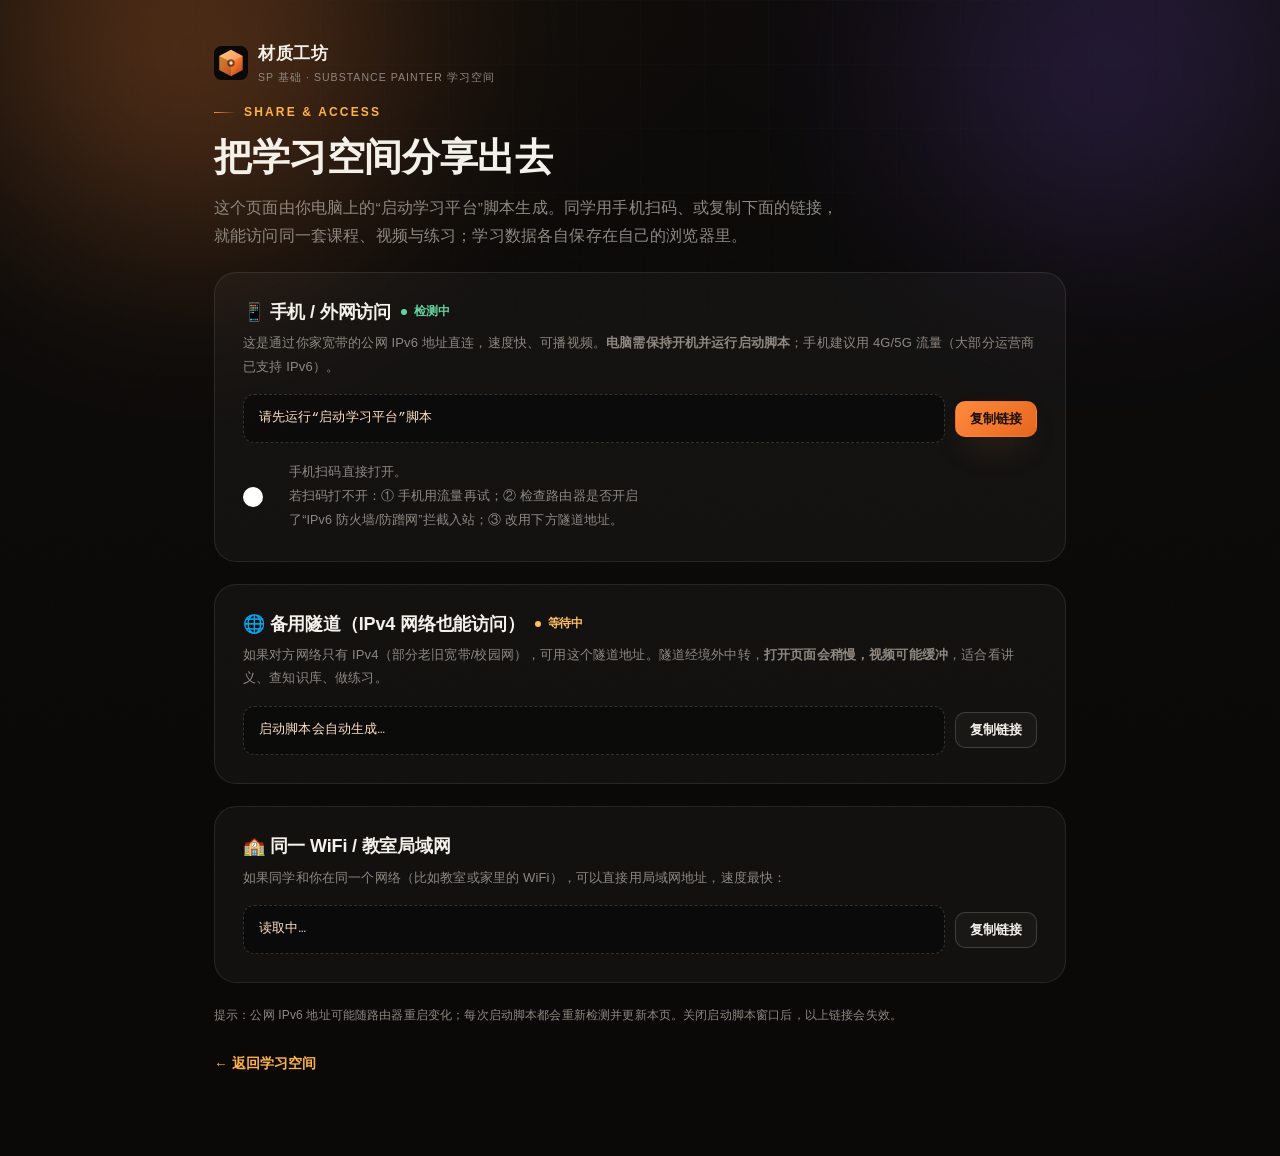
==== share.html @ cd67c3f2 "feat: SP 基础 · 材质工坊学习平台" ====
<!DOCTYPE html>
<html lang="zh-CN" class="dark">
<head>
  <meta charset="utf-8">
  <meta name="viewport" content="width=device-width, initial-scale=1">
  <title>分享访问 · 材质工坊</title>
  <link rel="icon" href="assets/img/favicon.svg" type="image/svg+xml">
  <link rel="stylesheet" href="assets/css/main.css">
  <style>
    .share-wrap { max-width: 900px; margin: 0 auto; padding: 40px 24px 80px; }
    .share-card { border: 1px solid var(--line); border-radius: var(--radius-l); background: rgba(255,255,255,.035); padding: 28px; margin-top: 22px; }
    .share-card h3 { font-size: 18px; display: flex; align-items: center; gap: 10px; }
    .share-card .hint { color: var(--muted); font-size: 13px; line-height: 1.8; margin-top: 8px; }
    .url-box { display: flex; gap: 10px; align-items: center; margin-top: 16px; flex-wrap: wrap; }
    .url-box code { flex: 1; min-width: 240px; padding: 13px 15px; border-radius: 11px; background: rgba(0,0,0,.35);
      border: 1px dashed rgba(255,255,255,.16); font-family: var(--mono); font-size: 12.5px; word-break: break-all; color: #ffe0c4; }
    .qr-host { display: flex; gap: 26px; align-items: center; margin-top: 18px; flex-wrap: wrap; }
    .qr-host .qr { background: #fff; padding: 10px; border-radius: 12px; line-height: 0; }
    .qr-host .qr svg { width: 168px; height: 168px; }
    .qr-host .qr-tip { font-size: 12.5px; color: var(--muted); line-height: 1.9; max-width: 360px; }
    .status { display: inline-flex; gap: 7px; align-items: center; font-size: 12px; color: var(--ok); }
    .status i { width: 6px; height: 6px; border-radius: 50%; background: var(--ok); }
    .brand-mini { display: flex; align-items: center; gap: 10px; margin-bottom: 8px; }
    .back-link { display: inline-flex; align-items: center; gap: 6px; color: var(--copper-2); margin-top: 26px; font-weight: 700; font-size: 13.5px; }
  </style>
</head>
<body>
  <div class="bg-stage" aria-hidden="true"><div class="bg-grid"></div><div class="bg-glow g1"></div><div class="bg-glow g2"></div><div class="bg-noise"></div></div>
  <main class="share-wrap">
    <div class="brand-mini">
      <img src="assets/img/favicon.svg" width="34" height="34" alt="">
      <div>
        <div style="font-weight:800;font-size:17px;letter-spacing:.04em">材质工坊</div>
        <div style="font-size:10.5px;color:var(--muted);letter-spacing:.1em">SP 基础 · SUBSTANCE PAINTER 学习空间</div>
      </div>
    </div>
    <div class="eyebrow">Share &amp; Access</div>
    <h1 style="font-size:clamp(26px,3.6vw,38px)">把学习空间分享出去</h1>
    <p style="color:var(--muted);margin-top:12px;line-height:1.8;max-width:640px">
      这个页面由你电脑上的“启动学习平台”脚本生成。同学用手机扫码、或复制下面的链接，就能访问同一套课程、视频与练习；学习数据各自保存在自己的浏览器里。
    </p>

    <div class="share-card">
      <h3>📱 手机 / 外网访问 <span class="status" id="v6state"><i></i>检测中</span></h3>
      <p class="hint">这是通过你家宽带的公网 IPv6 地址直连，速度快、可播视频。<strong>电脑需保持开机并运行启动脚本</strong>；手机建议用 4G/5G 流量（大部分运营商已支持 IPv6）。</p>
      <div class="url-box">
        <code id="urlV6">读取中…</code>
        <button class="btn btn-primary btn-sm" id="copyV6">复制链接</button>
      </div>
      <div class="qr-host">
        <div class="qr" id="qrV6"></div>
        <div class="qr-tip">
          手机扫码直接打开。<br>
          若扫码打不开：① 手机用流量再试；② 检查路由器是否开启了“IPv6 防火墙/防蹭网”拦截入站；③ 改用下方隧道地址。
        </div>
      </div>
    </div>

    <div class="share-card">
      <h3>🌐 备用隧道（IPv4 网络也能访问） <span class="status" id="tunnelState" style="color:var(--warn)"><i style="background:var(--warn)"></i>等待中</span></h3>
      <p class="hint">如果对方网络只有 IPv4（部分老旧宽带/校园网），可用这个隧道地址。隧道经境外中转，<strong>打开页面会稍慢，视频可能缓冲</strong>，适合看讲义、查知识库、做练习。</p>
      <div class="url-box">
        <code id="urlTunnel">启动脚本会自动生成…</code>
        <button class="btn btn-ghost btn-sm" id="copyTunnel">复制链接</button>
      </div>
    </div>

    <div class="share-card">
      <h3>🏫 同一 WiFi / 教室局域网</h3>
      <p class="hint">如果同学和你在同一个网络（比如教室或家里的 WiFi），可以直接用局域网地址，速度最快：</p>
      <div class="url-box">
        <code id="urlLan">读取中…</code>
        <button class="btn btn-ghost btn-sm" id="copyLan">复制链接</button>
      </div>
    </div>

    <p style="color:var(--muted);font-size:12px;margin-top:22px;line-height:1.8">
      提示：公网 IPv6 地址可能随路由器重启变化；每次启动脚本都会重新检测并更新本页。关闭启动脚本窗口后，以上链接会失效。
    </p>
    <a class="back-link" href="index.html">← 返回学习空间</a>
  </main>
  <script src="assets/js/qrcode.js"></script>
  <script>
    const setQR = (hostEl, text) => {
      if (!text || !window.qrcode) return;
      try {
        const qr = qrcode(0, 'M');
        qr.addData(text);
        qr.make();
        hostEl.innerHTML = qr.createSvgTag({ cellSize: 4, margin: 2 });
      } catch (e) { hostEl.textContent = '二维码生成失败'; }
    };
    const copy = async (text) => {
      try { await navigator.clipboard.writeText(text); } catch (e) {}
    };
    fetch('data/endpoints.json', { cache: 'no-cache' })
      .then(r => r.json())
      .then(d => {
        if (d.ipv6) {
          document.getElementById('urlV6').textContent = d.ipv6;
          setQR(document.getElementById('qrV6'), d.ipv6);
          document.getElementById('v6state').innerHTML = '<i></i>已就绪';
          document.getElementById('copyV6').onclick = () => copy(d.ipv6);
        }
        if (d.lan) {
          document.getElementById('urlLan').textContent = d.lan;
          document.getElementById('copyLan').onclick = () => copy(d.lan);
        }
        if (d.tunnel) {
          document.getElementById('urlTunnel').textContent = d.tunnel;
          document.getElementById('tunnelState').innerHTML = '<i style="background:var(--ok)"></i>已就绪';
          document.getElementById('copyTunnel').onclick = () => copy(d.tunnel);
        }
      })
      .catch(() => {
        document.getElementById('urlV6').textContent = '请先运行“启动学习平台”脚本';
      });
    setInterval(() => {
      fetch('data/endpoints.json', { cache: 'no-cache' }).then(r => r.json()).then(d => {
        if (d.tunnel) {
          document.getElementById('urlTunnel').textContent = d.tunnel;
          document.getElementById('tunnelState').innerHTML = '<i style="background:var(--ok)"></i>已就绪';
        }
      }).catch(() => {});
    }, 4000);
  </script>
</body>
</html>
---- assets/css/main.css ----
/* =========================================================
   材质工坊 · Substance Painter 学习空间
   设计系统：深色 + 铜金质感，玻璃卡片 + 柔和光晕
   ========================================================= */

:root {
  --bg: #0a0908;
  --bg-2: #0f0d0b;
  --panel: rgba(255, 255, 255, .035);
  --panel-2: rgba(255, 255, 255, .055);
  --line: rgba(255, 255, 255, .09);
  --line-strong: rgba(255, 255, 255, .16);
  --text: #f4f0ea;
  --text-2: #c9c3ba;
  --muted: #8f8880;
  --copper: #ff8a3d;
  --copper-2: #ffb347;
  --gold: #ffd166;
  --teal: #7ee0c3;
  --sky: #6bc5ff;
  --violet: #b3a1ff;
  --pink: #ff9ec7;
  --ok: #63d69f;
  --warn: #ffbf5e;
  --bad: #ff7b72;
  --radius-l: 22px;
  --radius: 16px;
  --radius-s: 11px;
  --shadow: 0 22px 60px -24px rgba(0, 0, 0, .9);
  --max: 1180px;
  --font: "PingFang SC", "Microsoft YaHei", "Hiragino Sans GB", "Source Han Sans SC",
          -apple-system, BlinkMacSystemFont, "Segoe UI", Roboto, Helvetica, Arial, sans-serif;
  --mono: "JetBrains Mono", "Cascadia Code", Consolas, "Courier New", monospace;
}

* { box-sizing: border-box; }
html { scroll-behavior: smooth; -webkit-text-size-adjust: 100%; }
body {
  margin: 0;
  background: var(--bg);
  color: var(--text);
  font-family: var(--font);
  font-size: 15.5px;
  line-height: 1.7;
  letter-spacing: .01em;
  overflow-x: hidden;
  -webkit-font-smoothing: antialiased;
}
h1, h2, h3, h4, h5 { margin: 0; font-weight: 800; letter-spacing: -.01em; line-height: 1.25; }
p { margin: 0; }
a { color: inherit; text-decoration: none; }
button { font-family: inherit; color: inherit; border: 0; background: none; cursor: pointer; }
img { max-width: 100%; display: block; }
ul, ol { margin: 0; padding: 0; list-style: none; }
input, textarea, select { font-family: inherit; font-size: inherit; color: inherit; }
::selection { background: rgba(255, 138, 61, .35); color: #fff; }

.skip-link {
  position: fixed; top: -60px; left: 16px; z-index: 200;
  background: var(--copper); color: #1a0f05; padding: 10px 16px; border-radius: 10px;
  font-weight: 700; transition: top .2s ease;
}
.skip-link:focus { top: 12px; }

/* ---------- 背景 ---------- */
.bg-stage { position: fixed; inset: 0; z-index: -1; overflow: hidden; background:
  radial-gradient(1200px 700px at 12% -10%, #1b120b 0%, transparent 60%),
  radial-gradient(900px 600px at 92% 0%, #151019 0%, transparent 55%),
  linear-gradient(180deg, #0a0908 0%, #0b0a09 40%, #090807 100%); }
.bg-grid {
  position: absolute; inset: 0; opacity: .35;
  background-image: linear-gradient(rgba(255,255,255,.035) 1px, transparent 1px),
                    linear-gradient(90deg, rgba(255,255,255,.035) 1px, transparent 1px);
  background-size: 64px 64px;
  mask-image: radial-gradient(ellipse 80% 60% at 50% 0%, #000 20%, transparent 75%);
  -webkit-mask-image: radial-gradient(ellipse 80% 60% at 50% 0%, #000 20%, transparent 75%);
}
.bg-glow { position: absolute; border-radius: 50%; filter: blur(90px); opacity: .35; }
.bg-glow.g1 { width: 620px; height: 620px; top: -260px; left: -120px; background: radial-gradient(circle, #ff8a3d, transparent 65%); }
.bg-glow.g2 { width: 520px; height: 520px; top: -180px; right: -80px; background: radial-gradient(circle, #8b5cf6, transparent 65%); opacity: .22; }
.bg-glow.g3 { width: 700px; height: 700px; bottom: -420px; left: 35%; background: radial-gradient(circle, #ffb347, transparent 62%); opacity: .12; }
.bg-noise {
  position: absolute; inset: 0; opacity: .05; mix-blend-mode: overlay;
  background-image: url("data:image/svg+xml,%3Csvg xmlns='http://www.w3.org/2000/svg' width='160' height='160'%3E%3Cfilter id='n'%3E%3CfeTurbulence type='fractalNoise' baseFrequency='.85' numOctaves='3'/%3E%3C/filter%3E%3Crect width='160' height='160' filter='url(%23n)' opacity='.6'/%3E%3C/svg%3E");
}

/* ---------- 导航 ---------- */
.site-nav {
  position: sticky; top: 0; z-index: 100;
  backdrop-filter: saturate(140%) blur(18px);
  -webkit-backdrop-filter: saturate(140%) blur(18px);
  background: rgba(10, 9, 8, .72);
  border-bottom: 1px solid rgba(255, 255, 255, .06);
  transition: background .25s ease, box-shadow .25s ease;
}
.site-nav.scrolled { background: rgba(10, 9, 8, .9); box-shadow: 0 12px 40px -24px #000; }
.nav-inner {
  max-width: var(--max); margin: 0 auto; padding: 0 24px; height: 68px;
  display: flex; align-items: center; gap: 26px;
}
.brand { display: flex; align-items: center; gap: 11px; flex-shrink: 0; }
.brand-mark { display: grid; place-items: center; filter: drop-shadow(0 6px 16px rgba(255,138,61,.35)); }
.brand-text { display: flex; flex-direction: column; line-height: 1.15; }
.brand-text strong { font-size: 17px; letter-spacing: .04em; }
.brand-text em { font-style: normal; font-size: 10.5px; color: var(--muted); letter-spacing: .1em; text-transform: uppercase; }
.nav-links { display: flex; align-items: center; gap: 4px; margin-left: auto; }
.nav-links a {
  position: relative; padding: 9px 13px; border-radius: 10px; font-size: 14px; color: var(--text-2);
  transition: color .18s ease, background .18s ease;
  white-space: nowrap;
}
.nav-links a:hover { color: #fff; background: rgba(255, 255, 255, .06); }
.nav-links a.active { color: #fff; background: rgba(255, 138, 61, .14); }
.nav-links a.active::after {
  content: ""; position: absolute; left: 13px; right: 13px; bottom: 4px; height: 2px;
  border-radius: 2px; background: linear-gradient(90deg, var(--copper), var(--gold));
}
.nav-links .nav-admin { color: var(--muted); font-size: 13px; }
.nav-links .nav-cta {
  margin-left: 6px; background: linear-gradient(135deg, var(--copper), #e5671f);
  color: #1a0f05 !important; font-weight: 700; box-shadow: 0 8px 22px -10px rgba(255, 138, 61, .8);
}
.nav-links .nav-cta:hover { filter: brightness(1.07); background: linear-gradient(135deg, var(--copper), #e5671f); }
.nav-links .nav-cta::after { display: none; }
.nav-toggle { display: none; width: 42px; height: 42px; border-radius: 12px; border: 1px solid var(--line); margin-left: auto; }
.nav-toggle span { display: block; width: 18px; height: 2px; background: var(--text); margin: 3.5px auto; border-radius: 2px; transition: transform .2s ease, opacity .2s ease; }
.nav-toggle[aria-expanded="true"] span:nth-child(1) { transform: translateY(5.5px) rotate(45deg); }
.nav-toggle[aria-expanded="true"] span:nth-child(2) { opacity: 0; }
.nav-toggle[aria-expanded="true"] span:nth-child(3) { transform: translateY(-5.5px) rotate(-45deg); }

/* ---------- 布局与通用 ---------- */
.container { max-width: var(--max); margin: 0 auto; padding: 0 24px; }
.section { padding: 74px 0; }
.section.tight { padding: 44px 0; }
.section-head { display: flex; align-items: flex-end; justify-content: space-between; gap: 24px; margin-bottom: 34px; }
.eyebrow {
  display: inline-flex; align-items: center; gap: 8px; font-size: 12px; letter-spacing: .18em;
  text-transform: uppercase; color: var(--copper-2); font-weight: 700; margin-bottom: 12px;
}
.eyebrow::before { content: ""; width: 22px; height: 1px; background: linear-gradient(90deg, var(--copper), transparent); }
.section-title { font-size: clamp(26px, 3.2vw, 38px); }
.section-sub { color: var(--muted); margin-top: 10px; max-width: 620px; font-size: 15px; }
.gradient-text {
  background: linear-gradient(100deg, #fff 10%, var(--gold) 45%, var(--copper) 80%);
  -webkit-background-clip: text; background-clip: text; color: transparent;
}
.btn {
  display: inline-flex; align-items: center; justify-content: center; gap: 9px;
  padding: 12px 22px; border-radius: 12px; font-weight: 700; font-size: 14.5px;
  border: 1px solid transparent; transition: transform .16s ease, filter .16s ease, background .16s ease, border-color .16s ease;
  white-space: nowrap;
}
.btn:active { transform: translateY(1px) scale(.99); }
.btn-primary { background: linear-gradient(135deg, var(--copper), #e5671f); color: #1a0f05; box-shadow: 0 14px 34px -16px rgba(255, 138, 61, .85); }
.btn-primary:hover { filter: brightness(1.08); }
.btn-ghost { border-color: var(--line-strong); color: var(--text); background: rgba(255,255,255,.03); }
.btn-ghost:hover { background: rgba(255,255,255,.07); border-color: rgba(255,255,255,.28); }
.btn-sm { padding: 8px 14px; font-size: 13px; border-radius: 10px; }
.btn-icon { width: 38px; height: 38px; padding: 0; border-radius: 11px; }
.btn[disabled] { opacity: .45; pointer-events: none; }
.link-arrow { color: var(--copper-2); font-weight: 700; font-size: 13.5px; display: inline-flex; gap: 6px; align-items: center; }
.link-arrow:hover { color: var(--gold); }

.card {
  background: var(--panel); border: 1px solid var(--line); border-radius: var(--radius);
  padding: 22px; transition: transform .22s ease, border-color .22s ease, background .22s ease, box-shadow .22s ease;
}
.card.hoverable:hover { transform: translateY(-4px); border-color: rgba(255, 138, 61, .35); background: var(--panel-2); box-shadow: var(--shadow); }
.chip {
  display: inline-flex; align-items: center; gap: 6px; padding: 6px 12px; border-radius: 999px;
  font-size: 12.5px; color: var(--text-2); background: rgba(255, 255, 255, .05);
  border: 1px solid var(--line); transition: all .16s ease; white-space: nowrap;
}
button.chip { cursor: pointer; }
button.chip:hover { color: #fff; border-color: rgba(255, 138, 61, .45); }
.chip.active { background: rgba(255, 138, 61, .16); border-color: rgba(255, 138, 61, .55); color: #ffd9b8; }
.tag { font-size: 11.5px; padding: 3px 9px; border-radius: 7px; background: rgba(255,255,255,.06); color: var(--text-2); border: 1px solid var(--line); }
.tag.copper { background: rgba(255,138,61,.13); color: #ffcf9e; border-color: rgba(255,138,61,.3); }
.tag.teal { background: rgba(126,224,195,.12); color: #b7f0de; border-color: rgba(126,224,195,.28); }
.tag.violet { background: rgba(179,161,255,.13); color: #d7cdff; border-color: rgba(179,161,255,.3); }
.tag.gold { background: rgba(255,209,102,.13); color: #ffe4ab; border-color: rgba(255,209,102,.3); }

/* ---------- 首页 Hero ---------- */
.hero { position: relative; padding: 76px 0 54px; }
.hero-inner { display: grid; grid-template-columns: 1.05fr .95fr; gap: 48px; align-items: center; }
.hero-badge {
  display: inline-flex; align-items: center; gap: 10px; padding: 6px 14px 6px 6px;
  border: 1px solid rgba(255, 138, 61, .3); border-radius: 999px; background: rgba(255, 138, 61, .08);
  font-size: 12.5px; color: #ffd2ae; margin-bottom: 26px;
}
.hero-badge b { background: linear-gradient(135deg, var(--copper), #e5671f); color: #1a0f05; padding: 3px 9px; border-radius: 999px; font-size: 11px; letter-spacing: .06em; }
.hero h1 { font-size: clamp(36px, 5vw, 60px); line-height: 1.1; letter-spacing: -.02em; }
.hero h1 .line { display: block; }
.hero-lead { margin-top: 22px; font-size: 16.5px; color: var(--text-2); max-width: 560px; line-height: 1.85; }
.hero-lead strong { color: #fff; font-weight: 700; }
.hero-actions { display: flex; flex-wrap: wrap; gap: 14px; margin-top: 32px; }
.hero-meta { display: flex; flex-wrap: wrap; gap: 10px 26px; margin-top: 34px; color: var(--muted); font-size: 13px; }
.hero-meta span { display: inline-flex; align-items: center; gap: 7px; }
.hero-meta svg { flex-shrink: 0; }

/* 材质球视觉 */
.hero-art { position: relative; display: grid; place-items: center; min-height: 420px; }
.material-orbit { position: relative; width: min(440px, 100%); aspect-ratio: 1; }
.material-orbit::before {
  content: ""; position: absolute; inset: 8%; border-radius: 50%;
  border: 1px dashed rgba(255,255,255,.12); animation: spin 90s linear infinite;
}
.material-orbit::after {
  content: ""; position: absolute; inset: 20%; border-radius: 50%;
  border: 1px solid rgba(255,138,61,.18); animation: spin 60s linear infinite reverse;
}
@keyframes spin { to { transform: rotate(360deg); } }
.sphere {
  position: absolute; border-radius: 50%; width: 34%; aspect-ratio: 1;
  box-shadow: inset -18px -22px 50px rgba(0,0,0,.75), inset 12px 14px 30px rgba(255,255,255,.14), 0 30px 60px -20px #000;
}
.sphere.s-main {
  left: 50%; top: 50%; transform: translate(-50%, -50%); width: 46%;
  background:
    radial-gradient(circle at 32% 28%, rgba(255, 255, 255, .55), transparent 26%),
    radial-gradient(circle at 68% 78%, rgba(120, 60, 20, .8), transparent 52%),
    conic-gradient(from 210deg at 50% 50%, #8c4a22, #e79b53, #7d3d1c, #cc7b3a, #8c4a22);
  animation: float 9s ease-in-out infinite;
}
.sphere.s-teal {
  left: 4%; top: 8%; width: 24%;
  background: radial-gradient(circle at 34% 30%, #d8fff3, #4fb8a0 45%, #1c5c4e 100%);
  animation: float 11s ease-in-out infinite reverse;
}
.sphere.s-gold {
  right: 2%; top: 30%; width: 20%;
  background: radial-gradient(circle at 34% 30%, #fff3c9, #d9a53c 45%, #6d4b13 100%);
  animation: float 13s ease-in-out infinite;
}
.sphere.s-steel {
  left: 16%; bottom: 4%; width: 18%;
  background: radial-gradient(circle at 34% 30%, #ffffff, #8f98a3 42%, #3a4149 100%);
  animation: float 10s ease-in-out infinite reverse;
}
.sphere.s-blush {
  right: 14%; bottom: 0%; width: 15%;
  background: radial-gradient(circle at 34% 30%, #ffe9f1, #e39ab4 48%, #7d4159 100%);
  animation: float 12s ease-in-out infinite;
}
@keyframes float {
  0%, 100% { transform: translateY(0); }
  50% { transform: translateY(-14px); }
}
.s-main { animation-name: float-main; }
@keyframes float-main {
  0%, 100% { transform: translate(-50%, -50%); }
  50% { transform: translate(-50%, calc(-50% - 12px)); }
}
.orbit-label {
  position: absolute; padding: 4px 10px; font-size: 10.5px; letter-spacing: .1em;
  color: var(--text-2); background: rgba(10,9,8,.7); border: 1px solid var(--line);
  border-radius: 999px; backdrop-filter: blur(6px);
}
.orbit-label.l1 { top: 12%; right: 0; }
.orbit-label.l2 { bottom: 18%; left: 0; }
.orbit-label.l3 { top: 2%; left: 22%; }

/* ---------- 数据条 ---------- */
.stat-strip {
  display: grid; grid-template-columns: repeat(4, 1fr); gap: 1px;
  background: var(--line); border: 1px solid var(--line); border-radius: var(--radius); overflow: hidden;
}
.stat-item { background: rgba(12, 11, 10, .78); padding: 24px 22px; }
.stat-item .num { font-size: clamp(24px, 2.6vw, 34px); font-weight: 800; letter-spacing: -.02em; }
.stat-item .num small { font-size: 14px; color: var(--muted); font-weight: 600; margin-left: 4px; }
.stat-item .lbl { color: var(--muted); font-size: 12.5px; margin-top: 4px; letter-spacing: .04em; }

/* ---------- 功能卡 ---------- */
.feature-grid { display: grid; grid-template-columns: repeat(5, 1fr); gap: 16px; }
.feature-card { position: relative; overflow: hidden; display: flex; flex-direction: column; gap: 12px; min-height: 218px; }
.feature-card .f-icon {
  width: 42px; height: 42px; border-radius: 12px; display: grid; place-items: center;
  background: linear-gradient(135deg, rgba(255,138,61,.22), rgba(255,138,61,.04));
  border: 1px solid rgba(255,138,61,.25); color: var(--copper-2);
}
.feature-card h3 { font-size: 17px; }
.feature-card p { color: var(--muted); font-size: 13px; line-height: 1.75; flex: 1; }
.feature-card .f-link { font-size: 12.5px; color: var(--copper-2); font-weight: 700; }
.feature-card::after {
  content: ""; position: absolute; inset: auto -30% -60% auto; width: 180px; height: 180px;
  background: radial-gradient(circle, rgba(255,138,61,.18), transparent 70%); opacity: 0; transition: opacity .3s ease;
}
.feature-card:hover::after { opacity: 1; }

/* ---------- 模块卡片 ---------- */
.module-grid { display: grid; grid-template-columns: repeat(auto-fill, minmax(330px, 1fr)); gap: 18px; }
.module-card { display: flex; flex-direction: column; gap: 14px; position: relative; overflow: hidden; }
.module-card .m-top { display: flex; align-items: flex-start; justify-content: space-between; gap: 12px; }
.module-num {
  font-size: 12px; letter-spacing: .16em; font-weight: 800; color: var(--muted);
  display: inline-flex; align-items: center; gap: 8px;
}
.module-num b { font-size: 13px; color: #1a0f05; background: var(--m-color, var(--copper)); padding: 2px 8px; border-radius: 7px; }
.module-card h3 { font-size: 19px; line-height: 1.4; }
.module-card .m-sub { color: var(--muted); font-size: 13px; line-height: 1.7; }
.module-card .m-meta { display: flex; align-items: center; gap: 12px; font-size: 12px; color: var(--muted); }
.module-progress { height: 5px; border-radius: 99px; background: rgba(255,255,255,.07); overflow: hidden; }
.module-progress i { display: block; height: 100%; border-radius: 99px; background: linear-gradient(90deg, var(--m-color, var(--copper)), var(--gold)); transition: width .4s ease; }
.module-card .m-lessons { display: flex; flex-direction: column; gap: 2px; margin-top: 2px; }
.m-link {
  display: flex; align-items: center; gap: 10px; padding: 7px 8px; border-radius: 9px;
  font-size: 13px; color: var(--text-2); transition: background .15s ease, color .15s ease;
}
.m-link:hover { background: rgba(255,255,255,.06); color: #fff; }
.m-link .no { font-family: var(--mono); font-size: 11px; color: var(--muted); min-width: 26px; }
.m-link .dur { margin-left: auto; font-size: 11.5px; color: var(--muted); font-family: var(--mono); }
.m-link .done { color: var(--ok); font-size: 12px; }
.m-more { font-size: 12.5px; color: var(--copper-2); font-weight: 700; margin-top: 4px; }

/* ---------- 学习路径 ---------- */
.steps { display: grid; grid-template-columns: repeat(4, 1fr); gap: 16px; counter-reset: step; }
.step-card { position: relative; padding-top: 30px; }
.step-card::before {
  counter-increment: step; content: "0" counter(step);
  position: absolute; top: 16px; left: 22px; font-family: var(--mono); font-size: 12px;
  color: var(--copper-2); letter-spacing: .1em;
}
.step-card h3 { font-size: 16px; margin: 16px 0 6px; }
.step-card p { color: var(--muted); font-size: 13px; line-height: 1.7; }
.step-card .s-line { position: absolute; top: 34px; right: -10px; width: 20px; height: 1px; background: var(--line); }

/* ---------- 课程地图页 ---------- */
.page-head { padding: 46px 0 10px; }
.page-head h1 { font-size: clamp(30px, 4vw, 44px); }
.page-head .lead { color: var(--muted); margin-top: 12px; max-width: 680px; }
.map-toolbar { display: flex; flex-wrap: wrap; align-items: center; gap: 12px; margin: 26px 0 30px; }
.search-box { position: relative; flex: 1; min-width: 240px; max-width: 420px; }
.search-box input {
  width: 100%; padding: 11px 14px 11px 40px; border-radius: 12px; border: 1px solid var(--line);
  background: rgba(255,255,255,.04); outline: none; transition: border-color .18s ease, background .18s ease;
}
.search-box input:focus { border-color: rgba(255,138,61,.5); background: rgba(255,255,255,.06); }
.search-box svg { position: absolute; left: 13px; top: 50%; transform: translateY(-50%); color: var(--muted); }
.progress-ring-wrap { display: flex; align-items: center; gap: 12px; margin-left: auto; font-size: 13px; color: var(--muted); }
.progress-ring { --p: 0; width: 40px; height: 40px; border-radius: 50%;
  background: conic-gradient(var(--copper) calc(var(--p) * 1%), rgba(255,255,255,.08) 0);
  display: grid; place-items: center; }
.progress-ring::after { content: ""; width: 30px; height: 30px; border-radius: 50%; background: #0d0b0a; }
.progress-ring b { position: absolute; font-size: 10px; color: var(--text); }

.map-module { margin-bottom: 26px; border: 1px solid var(--line); border-radius: var(--radius-l); overflow: hidden; background: rgba(255,255,255,.025); }
.map-module-head { display: flex; align-items: center; gap: 18px; padding: 24px 26px; cursor: pointer; }
.map-module-head .mm-index {
  font-family: var(--mono); font-size: 26px; font-weight: 800; color: transparent;
  -webkit-text-stroke: 1px var(--m-color, var(--copper)); letter-spacing: -.02em; min-width: 46px;
}
.map-module-head h3 { font-size: 20px; }
.map-module-head .mm-sub { color: var(--muted); font-size: 13px; margin-top: 3px; }
.map-module-head .mm-right { margin-left: auto; display: flex; align-items: center; gap: 16px; color: var(--muted); font-size: 12.5px; flex-shrink: 0; white-space: nowrap; }
.map-module-head .mm-right .tag { white-space: nowrap; }
.map-module-head .mm-right .chev { display: inline-flex; transition: transform .25s ease; }
.map-module.open .map-module-head .mm-right .chev { transform: rotate(180deg); }
.map-module-body { padding: 0 26px 26px; display: none; }
.map-module.open .map-module-body { display: block; }
.lesson-row {
  display: grid; grid-template-columns: 44px 1fr 92px 84px; gap: 14px; align-items: center;
  padding: 12px 12px; border-radius: 11px; transition: background .15s ease;
}
.lesson-row:hover { background: rgba(255,255,255,.05); }
.lesson-row .l-no { font-family: var(--mono); color: var(--muted); font-size: 12.5px; }
.lesson-row .l-title { font-size: 14.5px; color: var(--text); }
.lesson-row .l-title small { display: block; color: var(--muted); font-size: 12px; margin-top: 2px; }
.lesson-row .l-dur { font-family: var(--mono); font-size: 12.5px; color: var(--muted); text-align: right; }
.lesson-row .l-state { text-align: right; font-size: 12px; }
.lesson-row.done .l-title { color: var(--text-2); }
.check-dot { width: 18px; height: 18px; border-radius: 50%; border: 1.5px solid var(--line-strong); display: inline-grid; place-items: center; }
.lesson-row.done .check-dot { background: rgba(99,214,159,.18); border-color: rgba(99,214,159,.6); color: var(--ok); }

/* ---------- 课程详情 ---------- */
.lesson-layout { display: grid; grid-template-columns: 1fr 340px; gap: 30px; align-items: start; padding: 34px 0 60px; }
.breadcrumb { display: flex; flex-wrap: wrap; align-items: center; gap: 8px; font-size: 12.5px; color: var(--muted); margin-bottom: 18px; }
.breadcrumb a:hover { color: var(--copper-2); }
.lesson-head h1 { font-size: clamp(24px, 3vw, 34px); }
.lesson-head .lh-meta { display: flex; flex-wrap: wrap; gap: 10px; margin-top: 14px; align-items: center; }
.player-wrap {
  position: relative; margin-top: 22px; border-radius: var(--radius-l); overflow: hidden;
  border: 1px solid var(--line); background: #000; aspect-ratio: 16 / 9;
  box-shadow: 0 30px 70px -40px #000;
}
.player-wrap video { width: 100%; height: 100%; object-fit: contain; background: #000; display: block; }
.player-fallback {
  position: absolute; inset: 0; display: none; flex-direction: column; align-items: center; justify-content: center;
  gap: 10px; text-align: center; padding: 30px; background:
  radial-gradient(circle at 50% 40%, rgba(255,138,61,.16), transparent 60%), #0c0a09;
}
.player-fallback.show { display: flex; }
.player-fallback h3 { font-size: 18px; }
.player-fallback p { color: var(--muted); font-size: 13px; max-width: 460px; }
.player-fallback code { font-family: var(--mono); font-size: 11.5px; color: #ffcfa8; word-break: break-all; }
.video-actions { display: flex; flex-wrap: wrap; gap: 10px; margin-top: 16px; align-items: center; }
.lesson-section { margin-top: 30px; }
.lesson-section h2 { font-size: 18px; margin-bottom: 14px; display: flex; align-items: center; gap: 10px; }
.lesson-section h2::before { content: ""; width: 4px; height: 18px; border-radius: 3px; background: linear-gradient(180deg, var(--copper), var(--gold)); }
.obj-list { display: grid; gap: 10px; }
.obj-list li { display: flex; gap: 11px; color: var(--text-2); font-size: 14px; line-height: 1.7; }
.obj-list .dot { flex-shrink: 0; width: 20px; height: 20px; border-radius: 6px; background: rgba(255,138,61,.14); color: var(--copper-2); display: grid; place-items: center; font-size: 11px; font-weight: 800; margin-top: 2px; }
.kp-grid { display: grid; grid-template-columns: repeat(auto-fill, minmax(200px, 1fr)); gap: 10px; }
.kp-item { padding: 12px 14px; border-radius: 12px; border: 1px solid var(--line); background: rgba(255,255,255,.03); font-size: 13.5px; color: var(--text-2); display: flex; gap: 9px; }
.kp-item i { font-style: normal; color: var(--copper); font-family: var(--mono); font-size: 11px; }
.practice-box { border-left: 3px solid var(--teal); background: rgba(126,224,195,.06); padding: 16px 18px; border-radius: 0 12px 12px 0; color: #cfe9e1; font-size: 14px; }
.note-box textarea {
  width: 100%; min-height: 130px; resize: vertical; padding: 14px; border-radius: 12px;
  border: 1px solid var(--line); background: rgba(255,255,255,.03); outline: none; font-size: 14px; line-height: 1.7;
}
.note-box textarea:focus { border-color: rgba(255,138,61,.45); }
.note-hint { font-size: 12px; color: var(--muted); margin-top: 8px; display: flex; justify-content: space-between; }
.lesson-nav { display: grid; grid-template-columns: 1fr 1fr; gap: 12px; margin-top: 34px; }
.lesson-nav a { display: flex; flex-direction: column; gap: 4px; padding: 16px; border-radius: 13px; border: 1px solid var(--line); background: rgba(255,255,255,.03); }
.lesson-nav a:hover { border-color: rgba(255,138,61,.35); }
.lesson-nav .nl { font-size: 11.5px; color: var(--muted); letter-spacing: .1em; }
.lesson-nav .nt { font-size: 14px; font-weight: 600; }
.lesson-nav a.next { text-align: right; align-items: flex-end; }
.lesson-side { position: sticky; top: 88px; display: flex; flex-direction: column; gap: 16px; }
.side-card h3 { font-size: 14px; color: var(--muted); letter-spacing: .08em; font-weight: 700; margin-bottom: 14px; }
.side-list { display: flex; flex-direction: column; gap: 10px; }
.side-list li { display: flex; gap: 9px; font-size: 13px; color: var(--text-2); line-height: 1.6; }
.side-lessons { max-height: 380px; overflow: auto; margin: -6px -6px 0; padding: 6px; }
.side-lesson { display: flex; gap: 10px; padding: 8px 10px; border-radius: 9px; font-size: 13px; color: var(--muted); }
.side-lesson:hover { background: rgba(255,255,255,.05); color: var(--text); }
.side-lesson.current { background: rgba(255,138,61,.12); color: #ffe0c4; }
.side-lesson .sno { font-family: var(--mono); font-size: 11px; }

/* ---------- AI 助教 ---------- */
.assistant-layout { display: grid; grid-template-columns: 280px 1fr; gap: 24px; align-items: stretch; padding: 30px 0 50px; min-height: 70vh; }
.assistant-side { display: flex; flex-direction: column; gap: 16px; }
.side-panel { border: 1px solid var(--line); border-radius: var(--radius); background: rgba(255,255,255,.03); padding: 18px; }
.side-panel h3 { font-size: 13px; color: var(--muted); letter-spacing: .08em; margin-bottom: 12px; }
.suggest-btn {
  display: flex; gap: 9px; width: 100%; text-align: left; padding: 9px 10px; border-radius: 10px;
  font-size: 13px; color: var(--text-2); line-height: 1.55; transition: background .15s ease, color .15s ease;
}
.suggest-btn:hover { background: rgba(255,138,61,.12); color: #ffe0c4; }
.suggest-btn span { color: var(--copper); font-family: var(--mono); font-size: 11px; flex-shrink: 0; padding-top: 2px; }
.chat-shell { display: flex; flex-direction: column; border: 1px solid var(--line); border-radius: var(--radius-l); background: rgba(13, 11, 10, .72); overflow: hidden; min-height: 640px; }
.chat-head { display: flex; align-items: center; gap: 12px; padding: 16px 20px; border-bottom: 1px solid var(--line); background: rgba(255,255,255,.02); }
.chat-avatar { width: 38px; height: 38px; border-radius: 12px; display: grid; place-items: center; background: linear-gradient(135deg, rgba(255,138,61,.3), rgba(255,138,61,.08)); border: 1px solid rgba(255,138,61,.3); }
.chat-head h3 { font-size: 15px; }
.chat-head p { font-size: 12px; color: var(--muted); }
.chat-status { margin-left: auto; font-size: 11.5px; color: var(--ok); display: inline-flex; gap: 6px; align-items: center; }
.chat-status i { width: 6px; height: 6px; border-radius: 50%; background: var(--ok); box-shadow: 0 0 0 4px rgba(99,214,159,.15); }
.chat-body { flex: 1; overflow-y: auto; padding: 22px 20px; display: flex; flex-direction: column; gap: 18px; scroll-behavior: smooth; }
.msg { display: flex; gap: 11px; max-width: 86%; }
.msg .avatar { flex-shrink: 0; width: 30px; height: 30px; border-radius: 9px; display: grid; place-items: center; font-size: 12px; font-weight: 800; }
.msg.bot .avatar { background: rgba(255,138,61,.16); color: var(--copper-2); border: 1px solid rgba(255,138,61,.3); }
.msg.user { margin-left: auto; flex-direction: row-reverse; }
.msg.user .avatar { background: rgba(126,224,195,.14); color: var(--teal); border: 1px solid rgba(126,224,195,.3); }
.bubble { padding: 13px 16px; border-radius: 14px; font-size: 14px; line-height: 1.78; border: 1px solid var(--line); background: rgba(255,255,255,.04); }
.msg.user .bubble { background: rgba(255,138,61,.12); border-color: rgba(255,138,61,.28); border-bottom-right-radius: 4px; }
.msg.bot .bubble { border-bottom-left-radius: 4px; }
.bubble h4 { font-size: 14.5px; margin: 2px 0 6px; color: #ffd9b8; }
.bubble p { margin: 0 0 8px; }
.bubble p:last-child { margin-bottom: 0; }
.bubble ul { margin: 6px 0 8px; padding-left: 0; }
.bubble li { position: relative; padding-left: 16px; margin-bottom: 5px; color: var(--text-2); font-size: 13.5px; }
.bubble li::before { content: ""; position: absolute; left: 4px; top: 10px; width: 5px; height: 5px; border-radius: 50%; background: var(--copper); }
.bubble .refs { display: flex; flex-wrap: wrap; gap: 7px; margin-top: 10px; }
.bubble .refs a { font-size: 12px; padding: 4px 10px; border-radius: 8px; background: rgba(255,255,255,.06); border: 1px solid var(--line); color: var(--text-2); }
.bubble .refs a:hover { border-color: rgba(255,138,61,.4); color: #ffd9b8; }
.typing { display: inline-flex; gap: 4px; padding: 6px 2px; }
.typing i { width: 6px; height: 6px; border-radius: 50%; background: var(--muted); animation: blink 1.2s infinite; }
.typing i:nth-child(2) { animation-delay: .2s; }
.typing i:nth-child(3) { animation-delay: .4s; }
@keyframes blink { 0%, 60%, 100% { opacity: .25; transform: translateY(0); } 30% { opacity: 1; transform: translateY(-2px); } }
.chat-input-bar { display: flex; gap: 10px; padding: 14px 16px; border-top: 1px solid var(--line); background: rgba(255,255,255,.02); align-items: flex-end; }
.chat-input-bar textarea {
  flex: 1; resize: none; max-height: 130px; min-height: 44px; padding: 11px 14px; border-radius: 12px;
  border: 1px solid var(--line); background: rgba(255,255,255,.04); outline: none; font-size: 14px; line-height: 1.5;
}
.chat-input-bar textarea:focus { border-color: rgba(255,138,61,.5); }
.chat-send { width: 46px; height: 44px; border-radius: 12px; background: linear-gradient(135deg, var(--copper), #e5671f); color: #1a0f05; display: grid; place-items: center; }
.chat-send:hover { filter: brightness(1.08); }
.chat-note { font-size: 11.5px; color: var(--muted); text-align: center; padding: 0 16px 12px; }
.chat-settings { display: flex; gap: 8px; }
.icon-btn { width: 34px; height: 34px; border-radius: 9px; display: grid; place-items: center; border: 1px solid var(--line); color: var(--muted); }
.icon-btn:hover { color: #fff; border-color: var(--line-strong); }

/* ---------- 工具箱 ---------- */
.tool-filters { display: flex; flex-wrap: wrap; gap: 8px; margin: 24px 0 30px; }
.tool-grid { display: grid; grid-template-columns: repeat(auto-fill, minmax(340px, 1fr)); gap: 18px; }
.tool-card { display: flex; flex-direction: column; gap: 13px; position: relative; }
.tool-card .t-head { display: flex; align-items: flex-start; gap: 12px; }
.tool-card .t-icon { width: 38px; height: 38px; border-radius: 11px; display: grid; place-items: center; background: rgba(179,161,255,.12); border: 1px solid rgba(179,161,255,.25); color: var(--violet); flex-shrink: 0; }
.tool-card h3 { font-size: 16px; }
.tool-card .t-desc { color: var(--muted); font-size: 13px; line-height: 1.7; }
.prompt-box {
  position: relative; padding: 14px 15px; border-radius: 12px; background: rgba(0,0,0,.32);
  border: 1px dashed rgba(255,255,255,.14); font-family: var(--mono); font-size: 12.5px;
  line-height: 1.75; color: #e8dccd; white-space: pre-wrap; word-break: break-word;
}
.prompt-box::before { content: "PROMPT"; position: absolute; top: -8px; left: 12px; font-size: 9px; letter-spacing: .18em; color: var(--copper-2); background: #100e0c; padding: 0 6px; }
.tool-actions { display: flex; gap: 8px; align-items: center; margin-top: auto; }
.tool-actions .tag { margin-left: auto; }

/* ---------- 知识库 ---------- */
.kb-toolbar { display: flex; flex-wrap: wrap; gap: 12px; align-items: center; margin: 24px 0 8px; }
.kb-count { color: var(--muted); font-size: 13px; }
.kb-cats { display: flex; flex-wrap: wrap; gap: 8px; margin: 18px 0 26px; }
.kb-grid { display: grid; grid-template-columns: repeat(auto-fill, minmax(270px, 1fr)); gap: 14px; }
.kb-card { cursor: pointer; display: flex; flex-direction: column; gap: 8px; padding: 18px 19px; }
.kb-card h3 { font-size: 16.5px; display: flex; align-items: baseline; gap: 8px; }
.kb-card h3 small { font-size: 11.5px; color: var(--muted); font-weight: 500; letter-spacing: .02em; }
.kb-card p { font-size: 13px; color: var(--muted); line-height: 1.7; display: -webkit-box; -webkit-line-clamp: 3; -webkit-box-orient: vertical; overflow: hidden; }
.kb-card .kb-foot { display: flex; align-items: center; gap: 8px; margin-top: auto; padding-top: 6px; }
.kb-card .kb-foot .cat { font-size: 11px; color: var(--copper-2); background: rgba(255,138,61,.1); padding: 3px 8px; border-radius: 6px; }
.kb-empty { padding: 60px 0; text-align: center; color: var(--muted); }

/* 弹层 */
.modal-backdrop {
  position: fixed; inset: 0; background: rgba(5,4,4,.72); backdrop-filter: blur(6px);
  z-index: 150; display: none; align-items: center; justify-content: center; padding: 24px;
}
.modal-backdrop.show { display: flex; animation: fade .2s ease; }
@keyframes fade { from { opacity: 0; } to { opacity: 1; } }
.modal {
  width: min(680px, 100%); max-height: 84vh; overflow-y: auto; background: #12100e;
  border: 1px solid var(--line-strong); border-radius: var(--radius-l); padding: 30px;
  box-shadow: var(--shadow); animation: pop .22s ease;
}
@keyframes pop { from { transform: translateY(10px) scale(.98); opacity: 0; } to { transform: none; opacity: 1; } }
.modal .m-close { position: absolute; top: 18px; right: 18px; }
.modal h2 { font-size: 24px; padding-right: 40px; }
.modal .m-en { color: var(--muted); font-size: 13px; margin-top: 4px; letter-spacing: .04em; }
.modal .m-body { margin-top: 18px; color: var(--text-2); font-size: 14.5px; line-height: 1.9; }
.modal .m-sec { margin-top: 22px; }
.modal .m-sec h4 { font-size: 12px; letter-spacing: .14em; color: var(--muted); margin-bottom: 10px; text-transform: uppercase; }
.modal .m-sec .chips { display: flex; flex-wrap: wrap; gap: 8px; }
.modal .m-sec a.chip:hover { border-color: rgba(255,138,61,.5); color: #ffd9b8; }

/* ---------- 闯关练习 ---------- */
.quiz-picker { display: grid; grid-template-columns: repeat(auto-fill, minmax(300px, 1fr)); gap: 16px; margin-top: 26px; }
.quiz-module { display: flex; flex-direction: column; gap: 12px; }
.quiz-module .q-head { display: flex; align-items: center; gap: 12px; }
.quiz-module .q-num { font-family: var(--mono); font-size: 13px; color: var(--muted); }
.quiz-module h3 { font-size: 17px; }
.quiz-module .q-meta { display: flex; align-items: center; gap: 12px; font-size: 12.5px; color: var(--muted); }
.quiz-score-pill { font-size: 12px; padding: 4px 10px; border-radius: 999px; border: 1px solid var(--line); }
.quiz-score-pill.good { color: var(--ok); border-color: rgba(99,214,159,.4); background: rgba(99,214,159,.08); }
.quiz-run { max-width: 820px; margin: 0 auto; padding: 34px 0 60px; }
.quiz-topbar { display: flex; align-items: center; gap: 14px; margin-bottom: 22px; font-size: 13px; color: var(--muted); }
.quiz-progress { flex: 1; height: 7px; border-radius: 99px; background: rgba(255,255,255,.08); overflow: hidden; }
.quiz-progress i { display: block; height: 100%; border-radius: 99px; background: linear-gradient(90deg, var(--copper), var(--gold)); transition: width .35s ease; }
.quiz-card { border: 1px solid var(--line); border-radius: var(--radius-l); padding: 30px; background: rgba(255,255,255,.03); }
.quiz-q { font-size: 20px; line-height: 1.55; margin-bottom: 24px; }
.quiz-q .q-tag { display: inline-block; font-size: 11px; letter-spacing: .1em; color: var(--copper-2); margin-bottom: 10px; }
.quiz-options { display: grid; gap: 11px; }
.quiz-option {
  display: flex; gap: 13px; align-items: flex-start; text-align: left; padding: 14px 17px;
  border-radius: 13px; border: 1px solid var(--line); background: rgba(255,255,255,.02);
  font-size: 14.5px; transition: all .16s ease; line-height: 1.6;
}
.quiz-option .opt-key { width: 24px; height: 24px; border-radius: 7px; border: 1px solid var(--line-strong); display: grid; place-items: center; font-size: 12px; font-family: var(--mono); flex-shrink: 0; margin-top: 1px; }
.quiz-option:hover:not(.disabled) { border-color: rgba(255,138,61,.45); background: rgba(255,138,61,.07); }
.quiz-option.correct { border-color: rgba(99,214,159,.6); background: rgba(99,214,159,.1); }
.quiz-option.correct .opt-key { background: rgba(99,214,159,.2); border-color: rgba(99,214,159,.6); color: var(--ok); }
.quiz-option.wrong { border-color: rgba(255,123,114,.6); background: rgba(255,123,114,.09); }
.quiz-option.wrong .opt-key { background: rgba(255,123,114,.2); border-color: rgba(255,123,114,.6); color: var(--bad); }
.quiz-option.disabled { cursor: default; }
.quiz-explain { margin-top: 20px; padding: 16px 18px; border-radius: 13px; border: 1px solid var(--line); background: rgba(255,255,255,.03); font-size: 13.5px; line-height: 1.8; color: var(--text-2); display: none; }
.quiz-explain.show { display: block; animation: fade .25s ease; }
.quiz-explain b { color: var(--gold); }
.quiz-actions { display: flex; align-items: center; gap: 12px; margin-top: 24px; }
.quiz-actions .hint { font-size: 12.5px; color: var(--muted); margin-left: auto; }
.quiz-result { text-align: center; padding: 20px 0; }
.quiz-result .score-ring { width: 160px; height: 160px; margin: 0 auto 22px; border-radius: 50%; display: grid; place-items: center; position: relative;
  background: conic-gradient(var(--copper) calc(var(--p) * 1%), rgba(255,255,255,.08) 0); }
.quiz-result .score-ring::after { content: ""; position: absolute; inset: 12px; border-radius: 50%; background: #0e0c0a; }
.quiz-result .score-ring .sr-inner { position: relative; z-index: 1; }
.quiz-result .score-ring b { font-size: 38px; }
.quiz-result .score-ring span { font-size: 12px; color: var(--muted); display: block; }
.quiz-result h2 { font-size: 26px; }
.quiz-result .res-sub { color: var(--muted); margin-top: 8px; }
.quiz-result .res-actions { display: flex; gap: 12px; justify-content: center; margin-top: 26px; flex-wrap: wrap; }
.wrong-list { margin-top: 30px; text-align: left; display: flex; flex-direction: column; gap: 12px; }
.wrong-item { padding: 16px 18px; border-radius: 13px; border: 1px solid rgba(255,123,114,.25); background: rgba(255,123,114,.05); font-size: 13.5px; }
.wrong-item .wi-q { font-weight: 600; margin-bottom: 6px; }
.wrong-item .wi-a { color: var(--text-2); }
.wrong-item .wi-a b { color: var(--ok); }
.wrong-item .wi-e { color: var(--muted); margin-top: 6px; }

/* ---------- 数据驾驶舱 ---------- */
.dash-head { display: flex; flex-wrap: wrap; align-items: flex-end; justify-content: space-between; gap: 18px; padding: 40px 0 8px; }
.dash-head h1 { font-size: clamp(28px, 3.6vw, 40px); }
.dash-head p { color: var(--muted); margin-top: 10px; max-width: 640px; }
.dash-actions { display: flex; gap: 10px; }
.kpi-grid { display: grid; grid-template-columns: repeat(4, 1fr); gap: 14px; margin-top: 30px; }
.kpi { padding: 20px; border-radius: var(--radius); border: 1px solid var(--line); background: rgba(255,255,255,.03); }
.kpi .k-lbl { font-size: 12px; color: var(--muted); letter-spacing: .05em; }
.kpi .k-val { font-size: 30px; font-weight: 800; margin: 8px 0 2px; letter-spacing: -.02em; }
.kpi .k-val small { font-size: 14px; color: var(--muted); font-weight: 600; margin-left: 3px; }
.kpi .k-sub { font-size: 12px; color: var(--muted); }
.dash-grid { display: grid; grid-template-columns: 1.25fr .75fr; gap: 16px; margin-top: 16px; }
.dash-card { border: 1px solid var(--line); border-radius: var(--radius); background: rgba(255,255,255,.03); padding: 22px; }
.dash-card h3 { font-size: 15px; margin-bottom: 4px; }
.dash-card .d-sub { font-size: 12px; color: var(--muted); margin-bottom: 18px; }
.bar-chart { display: flex; align-items: flex-end; gap: 10px; height: 180px; padding-top: 10px; }
.bar-col { flex: 1; display: flex; flex-direction: column; align-items: center; gap: 8px; height: 100%; justify-content: flex-end; }
.bar-col .bar { width: 100%; max-width: 46px; border-radius: 7px 7px 3px 3px; background: linear-gradient(180deg, var(--copper-2), rgba(255,138,61,.25)); min-height: 3px; position: relative; transition: height .5s ease; }
.bar-col .bar.teal { background: linear-gradient(180deg, var(--teal), rgba(126,224,195,.2)); }
.bar-col .bar.violet { background: linear-gradient(180deg, var(--violet), rgba(179,161,255,.2)); }
.bar-col .bar-lbl { font-size: 11px; color: var(--muted); white-space: nowrap; }
.bar-col .bar-val { font-size: 11px; color: var(--text-2); font-family: var(--mono); }
.legend { display: flex; gap: 14px; font-size: 11.5px; color: var(--muted); margin-top: 12px; flex-wrap: wrap; }
.legend i { display: inline-block; width: 8px; height: 8px; border-radius: 2px; margin-right: 5px; }
.hbar-list { display: flex; flex-direction: column; gap: 14px; }
.hbar { display: grid; grid-template-columns: 96px 1fr 52px; gap: 12px; align-items: center; font-size: 12.5px; color: var(--text-2); }
.hbar .track { height: 8px; border-radius: 99px; background: rgba(255,255,255,.07); overflow: hidden; }
.hbar .track i { display: block; height: 100%; border-radius: 99px; background: linear-gradient(90deg, var(--copper), var(--gold)); }
.hbar .val { text-align: right; font-family: var(--mono); color: var(--muted); }
.donut-wrap { display: flex; align-items: center; gap: 24px; flex-wrap: wrap; }
.donut { width: 150px; height: 150px; border-radius: 50%; position: relative; flex-shrink: 0; }
.donut::after { content: ""; position: absolute; inset: 26px; border-radius: 50%; background: #0e0c0a; }
.donut-center { position: absolute; inset: 0; display: grid; place-items: center; z-index: 1; text-align: center; }
.donut-center b { font-size: 20px; display: block; }
.donut-center span { font-size: 10.5px; color: var(--muted); }
.donut-legend { display: flex; flex-direction: column; gap: 9px; font-size: 12.5px; color: var(--text-2); }
.donut-legend i { display: inline-block; width: 8px; height: 8px; border-radius: 2px; margin-right: 7px; }
.donut-legend .dv { color: var(--muted); font-family: var(--mono); margin-left: 6px; }
.table-wrap { overflow-x: auto; margin-top: 8px; }
table.data { width: 100%; border-collapse: collapse; font-size: 12.5px; }
table.data th { text-align: left; padding: 9px 10px; color: var(--muted); font-weight: 600; border-bottom: 1px solid var(--line); white-space: nowrap; }
table.data td { padding: 10px; border-bottom: 1px solid rgba(255,255,255,.05); color: var(--text-2); }
table.data tr:last-child td { border-bottom: 0; }
table.data .mono { font-family: var(--mono); }
.dash-note { margin-top: 18px; padding: 14px 16px; border-radius: 12px; border: 1px dashed var(--line-strong); font-size: 12px; color: var(--muted); line-height: 1.7; }

/* ---------- 页脚 ---------- */
.site-footer { border-top: 1px solid var(--line); margin-top: 40px; background: rgba(8,7,6,.6); }
.footer-inner { max-width: var(--max); margin: 0 auto; padding: 46px 24px 30px; display: grid; grid-template-columns: 1.2fr 1fr; gap: 40px; }
.footer-brand .footer-mark { font-size: 20px; font-weight: 800; letter-spacing: .04em; color: var(--text); }
.footer-brand p { color: var(--muted); font-size: 13px; margin-top: 10px; max-width: 320px; }
.footer-cols { display: grid; grid-template-columns: repeat(3, 1fr); gap: 20px; }
.footer-cols h4 { font-size: 12px; color: var(--muted); letter-spacing: .14em; margin-bottom: 12px; }
.footer-cols a, .footer-cols span { display: block; font-size: 12.5px; color: var(--text-2); margin-bottom: 8px; }
.footer-cols a:hover { color: var(--copper-2); }
.footer-bottom { border-top: 1px solid rgba(255,255,255,.05); max-width: var(--max); margin: 0 auto; padding: 18px 24px; display: flex; flex-wrap: wrap; gap: 10px; justify-content: space-between; font-size: 11.5px; color: var(--muted); }

/* ---------- Toast ---------- */
.toast-stack { position: fixed; right: 20px; bottom: 24px; z-index: 300; display: flex; flex-direction: column; gap: 10px; }
.toast {
  padding: 12px 18px; border-radius: 12px; background: rgba(22, 18, 14, .96);
  border: 1px solid rgba(255,138,61,.35); color: var(--text); font-size: 13px;
  box-shadow: var(--shadow); animation: toastIn .25s ease; display: flex; gap: 9px; align-items: center;
}
.toast.ok { border-color: rgba(99,214,159,.4); }
@keyframes toastIn { from { transform: translateY(12px); opacity: 0; } to { transform: none; opacity: 1; } }

/* ---------- 动画 ---------- */
.reveal { opacity: 0; transform: translateY(16px); }
.reveal.in { opacity: 1; transform: none; transition: opacity .6s ease, transform .6s ease; }

/* ---------- 响应式 ---------- */
@media (max-width: 1080px) {
  .feature-grid { grid-template-columns: repeat(3, 1fr); }
  .hero-inner { grid-template-columns: 1fr; gap: 30px; }
  .hero-art { min-height: 340px; order: -1; }
  .material-orbit { width: min(340px, 80%); }
  .lesson-layout, .assistant-layout { grid-template-columns: 1fr; }
  .lesson-side { position: static; }
  .kpi-grid { grid-template-columns: repeat(2, 1fr); }
  .dash-grid { grid-template-columns: 1fr; }
}
@media (max-width: 860px) {
  .nav-toggle { display: block; }
  .nav-links {
    position: fixed; inset: 68px 0 auto; flex-direction: column; align-items: stretch;
    background: rgba(10, 9, 8, .98); border-bottom: 1px solid var(--line);
    padding: 14px 20px 20px; gap: 4px; display: none; max-height: calc(100vh - 68px); overflow: auto;
  }
  .nav-links.open { display: flex; }
  .nav-links a { padding: 12px; }
  .nav-cta { text-align: center; }
  .stat-strip { grid-template-columns: repeat(2, 1fr); }
  .steps { grid-template-columns: repeat(2, 1fr); }
  .step-card .s-line { display: none; }
  .footer-inner { grid-template-columns: 1fr; }
  .lesson-row { grid-template-columns: 34px 1fr 70px; }
  .lesson-row .l-dur { display: none; }
  .module-grid, .quiz-picker, .tool-grid, .kb-grid { grid-template-columns: 1fr; }
}
@media (max-width: 560px) {
  body { font-size: 15px; }
  .container { padding: 0 18px; }
  .nav-inner { padding: 0 16px; }
  .hero { padding: 48px 0 36px; }
  .section { padding: 54px 0; }
  .section-head { flex-direction: column; align-items: flex-start; gap: 10px; }
  .section-head > .link-arrow { margin-top: 2px; }
  .feature-grid { grid-template-columns: 1fr 1fr; }
  .feature-card { min-height: 190px; padding: 18px; }
  .kpi-grid { grid-template-columns: 1fr 1fr; gap: 10px; }
  .kpi { padding: 15px; }
  .kpi .k-val { font-size: 24px; }
  .quiz-card { padding: 22px 18px; }
  .quiz-q { font-size: 17px; }
  .map-module-head { padding: 18px; gap: 12px; }
  .map-module-head .mm-right { display: none; }
  .map-module-body { padding: 0 14px 16px; }
  .chat-body { padding: 16px 14px; }
  .msg { max-width: 94%; }
  .footer-cols { grid-template-columns: 1fr 1fr; }
  .lesson-nav { grid-template-columns: 1fr; }
  .hero-meta { gap: 8px 16px; font-size: 12px; }
  .assistant-layout { min-height: 0; }
  .chat-shell { min-height: 540px; }
}

@media (prefers-reduced-motion: reduce) {
  *, *::before, *::after { animation-duration: .001ms !important; animation-iteration-count: 1 !important; transition-duration: .001ms !important; }
  .reveal { opacity: 1; transform: none; }
  html { scroll-behavior: auto; }
}
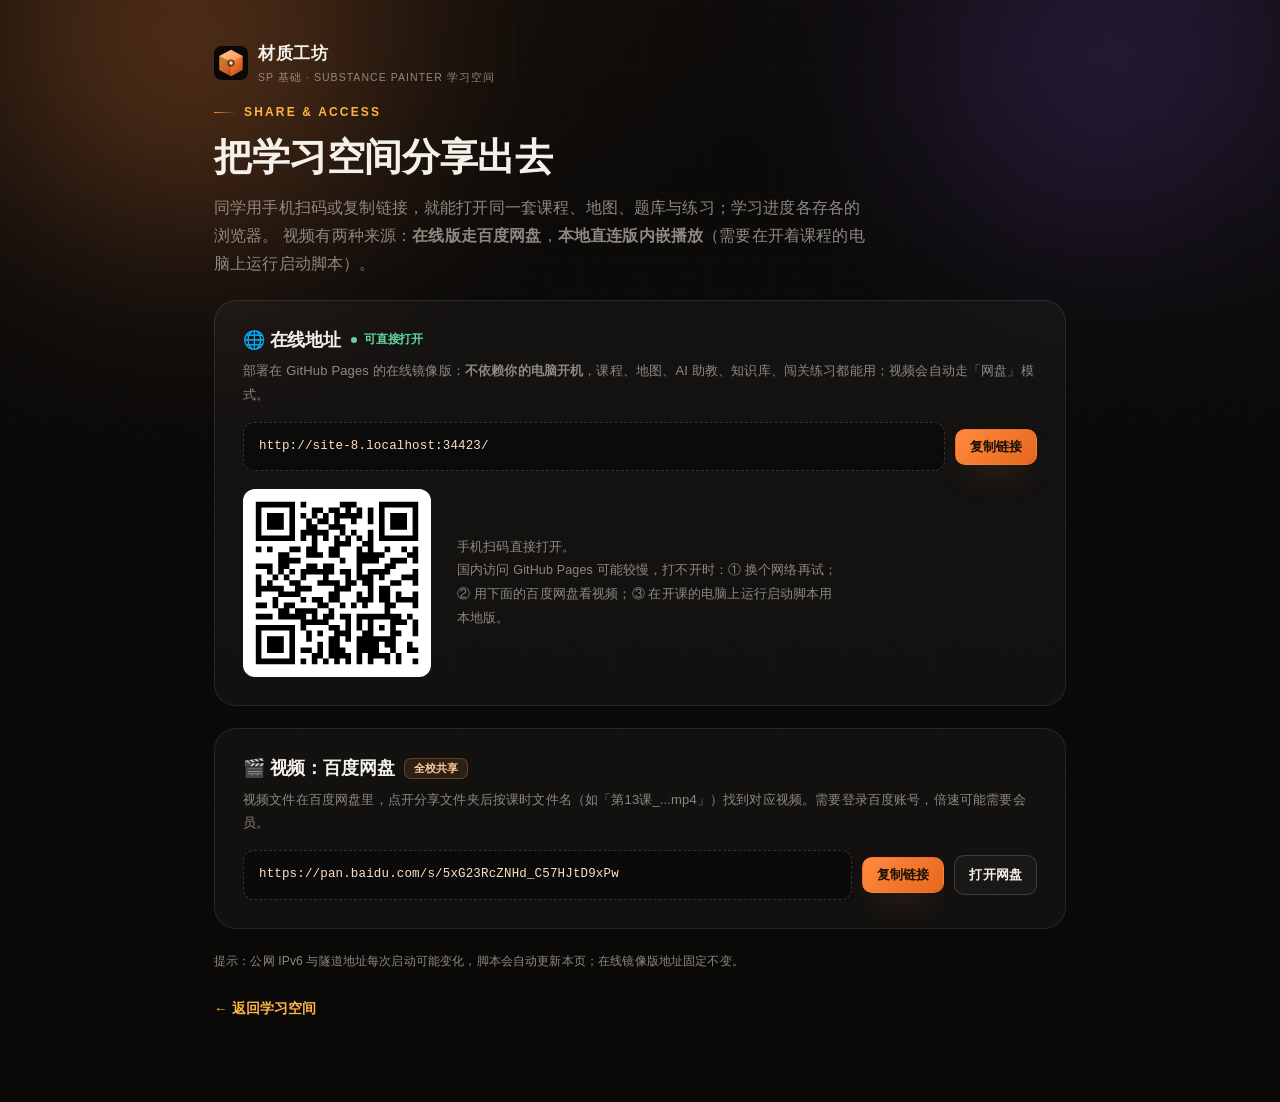
==== commit 788323c9: "feat: SP 基础 · 材质工坊学习平台（含闯关切题修复）" ====
--- a/share.html
+++ b/share.html
@@ -17,11 +17,15 @@
     .qr-host { display: flex; gap: 26px; align-items: center; margin-top: 18px; flex-wrap: wrap; }
     .qr-host .qr { background: #fff; padding: 10px; border-radius: 12px; line-height: 0; }
     .qr-host .qr svg { width: 168px; height: 168px; }
-    .qr-host .qr-tip { font-size: 12.5px; color: var(--muted); line-height: 1.9; max-width: 360px; }
+    .qr-host .qr-tip { font-size: 12.5px; color: var(--muted); line-height: 1.9; max-width: 380px; }
     .status { display: inline-flex; gap: 7px; align-items: center; font-size: 12px; color: var(--ok); }
     .status i { width: 6px; height: 6px; border-radius: 50%; background: var(--ok); }
     .brand-mini { display: flex; align-items: center; gap: 10px; margin-bottom: 8px; }
     .back-link { display: inline-flex; align-items: center; gap: 6px; color: var(--copper-2); margin-top: 26px; font-weight: 700; font-size: 13.5px; }
+    .sub-card { border: 1px solid var(--line); border-radius: 14px; padding: 18px; margin-top: 14px; background: rgba(255,255,255,.02); }
+    .sub-card h4 { font-size: 14.5px; display: flex; align-items: center; gap: 8px; }
+    .tag-line { display: inline-flex; align-items: center; gap: 6px; padding: 3px 9px; border-radius: 7px;
+      background: rgba(255,138,61,.12); color: #ffcf9e; font-size: 11px; border: 1px solid rgba(255,138,61,.3); }
   </style>
 </head>
 <body>
@@ -36,51 +40,78 @@
     </div>
     <div class="eyebrow">Share &amp; Access</div>
     <h1 style="font-size:clamp(26px,3.6vw,38px)">把学习空间分享出去</h1>
-    <p style="color:var(--muted);margin-top:12px;line-height:1.8;max-width:640px">
-      这个页面由你电脑上的“启动学习平台”脚本生成。同学用手机扫码、或复制下面的链接，就能访问同一套课程、视频与练习；学习数据各自保存在自己的浏览器里。
+    <p style="color:var(--muted);margin-top:12px;line-height:1.8;max-width:660px">
+      同学用手机扫码或复制链接，就能打开同一套课程、地图、题库与练习；学习进度各存各的浏览器。
+      视频有两种来源：<strong>在线版走百度网盘</strong>，<strong>本地直连版内嵌播放</strong>（需要在开着课程的电脑上运行启动脚本）。
     </p>
 
     <div class="share-card">
-      <h3>📱 手机 / 外网访问 <span class="status" id="v6state"><i></i>检测中</span></h3>
-      <p class="hint">这是通过你家宽带的公网 IPv6 地址直连，速度快、可播视频。<strong>电脑需保持开机并运行启动脚本</strong>；手机建议用 4G/5G 流量（大部分运营商已支持 IPv6）。</p>
+      <h3>🌐 在线地址 <span class="status" id="onlineState"><i></i>可直接打开</span></h3>
+      <p class="hint">部署在 GitHub Pages 的在线镜像版：<strong>不依赖你的电脑开机</strong>，课程、地图、AI 助教、知识库、闯关练习都能用；视频会自动走「网盘」模式。</p>
       <div class="url-box">
-        <code id="urlV6">读取中…</code>
-        <button class="btn btn-primary btn-sm" id="copyV6">复制链接</button>
+        <code id="urlOnline">读取中…</code>
+        <button class="btn btn-primary btn-sm" id="copyOnline">复制链接</button>
       </div>
       <div class="qr-host">
-        <div class="qr" id="qrV6"></div>
+        <div class="qr" id="qrOnline"></div>
         <div class="qr-tip">
           手机扫码直接打开。<br>
-          若扫码打不开：① 手机用流量再试；② 检查路由器是否开启了“IPv6 防火墙/防蹭网”拦截入站；③ 改用下方隧道地址。
+          国内访问 GitHub Pages 可能较慢，打不开时：① 换个网络再试；② 用下面的百度网盘看视频；③ 在开课的电脑上运行启动脚本用本地版。
         </div>
       </div>
     </div>
 
     <div class="share-card">
-      <h3>🌐 备用隧道（IPv4 网络也能访问） <span class="status" id="tunnelState" style="color:var(--warn)"><i style="background:var(--warn)"></i>等待中</span></h3>
-      <p class="hint">如果对方网络只有 IPv4（部分老旧宽带/校园网），可用这个隧道地址。隧道经境外中转，<strong>打开页面会稍慢，视频可能缓冲</strong>，适合看讲义、查知识库、做练习。</p>
+      <h3>🎬 视频：百度网盘 <span class="tag-line" id="panState">全校共享</span></h3>
+      <p class="hint">视频文件在百度网盘里，点开分享文件夹后按课时文件名（如「第13课_...mp4」）找到对应视频。需要登录百度账号，倍速可能需要会员。</p>
       <div class="url-box">
-        <code id="urlTunnel">启动脚本会自动生成…</code>
-        <button class="btn btn-ghost btn-sm" id="copyTunnel">复制链接</button>
+        <code id="urlPan">读取中…</code>
+        <button class="btn btn-primary btn-sm" id="copyPan">复制链接</button>
+        <a class="btn btn-ghost btn-sm" id="openPan" target="_blank" rel="noopener">打开网盘</a>
       </div>
+      <p class="hint" id="panPwd" style="display:none"></p>
     </div>
 
-    <div class="share-card">
-      <h3>🏫 同一 WiFi / 教室局域网</h3>
-      <p class="hint">如果同学和你在同一个网络（比如教室或家里的 WiFi），可以直接用局域网地址，速度最快：</p>
-      <div class="url-box">
-        <code id="urlLan">读取中…</code>
-        <button class="btn btn-ghost btn-sm" id="copyLan">复制链接</button>
+    <div class="share-card" id="localCard" style="display:none">
+      <h3>💻 本地直连（同样可内嵌播放视频）</h3>
+      <p class="hint">在这台电脑上运行「启动学习平台」后，下面这些地址可用，视频直接从本机读取、速度最快；关掉启动窗口后失效。</p>
+
+      <div class="sub-card">
+        <h4>📱 公网 IPv6 <span class="status" id="v6state"><i></i>已就绪</span></h4>
+        <div class="url-box">
+          <code id="urlV6">启动脚本会自动生成…</code>
+          <button class="btn btn-ghost btn-sm" id="copyV6">复制链接</button>
+        </div>
+      </div>
+
+      <div class="sub-card">
+        <h4>🌐 备用隧道（IPv4 网络可用）</h4>
+        <div class="url-box">
+          <code id="urlTunnel">启动脚本会自动生成…</code>
+          <button class="btn btn-ghost btn-sm" id="copyTunnel">复制链接</button>
+        </div>
+      </div>
+
+      <div class="sub-card">
+        <h4>🏫 同一 WiFi / 教室局域网</h4>
+        <div class="url-box">
+          <code id="urlLan">读取中…</code>
+          <button class="btn btn-ghost btn-sm" id="copyLan">复制链接</button>
+        </div>
       </div>
     </div>
 
     <p style="color:var(--muted);font-size:12px;margin-top:22px;line-height:1.8">
-      提示：公网 IPv6 地址可能随路由器重启变化；每次启动脚本都会重新检测并更新本页。关闭启动脚本窗口后，以上链接会失效。
+      提示：公网 IPv6 与隧道地址每次启动可能变化，脚本会自动更新本页；在线镜像版地址固定不变。
     </p>
     <a class="back-link" href="index.html">← 返回学习空间</a>
   </main>
+
   <script src="assets/js/qrcode.js"></script>
   <script>
+    const $ = (id) => document.getElementById(id);
+    const copy = async (text) => { try { await navigator.clipboard.writeText(text); } catch (e) {} };
+
     const setQR = (hostEl, text) => {
       if (!text || !window.qrcode) return;
       try {
@@ -90,39 +121,61 @@
         hostEl.innerHTML = qr.createSvgTag({ cellSize: 4, margin: 2 });
       } catch (e) { hostEl.textContent = '二维码生成失败'; }
     };
-    const copy = async (text) => {
-      try { await navigator.clipboard.writeText(text); } catch (e) {}
-    };
+
+    // 1) 在线地址 = 当前目录（去掉 share.html）
+    const onlineUrl = new URL('./', location.href).href;
+    $('urlOnline').textContent = onlineUrl;
+    setQR($('qrOnline'), onlineUrl);
+    $('copyOnline').onclick = () => copy(onlineUrl);
+
+    // 2) 网盘地址来自 data/videos.json
+    fetch('data/videos.json', { cache: 'no-cache' })
+      .then(r => r.ok ? r.json() : null)
+      .then(v => {
+        const pan = (v && v.pan) || {};
+        if (pan.url) {
+          $('urlPan').textContent = pan.url;
+          $('openPan').href = pan.url;
+          $('copyPan').onclick = () => copy(pan.url);
+          if (pan.pwd) {
+            $('panPwd').style.display = '';
+            $('panPwd').innerHTML = '提取码：<b style="color:var(--gold)">' + pan.pwd + '</b>';
+          }
+        } else {
+          $('urlPan').textContent = '未配置网盘地址';
+          $('openPan').style.display = 'none';
+        }
+      })
+      .catch(() => { $('urlPan').textContent = '未配置网盘地址'; });
+
+    // 3) 本地直连地址来自 data/endpoints.json（仅本地启动器会生成）
     fetch('data/endpoints.json', { cache: 'no-cache' })
-      .then(r => r.json())
+      .then(r => r.ok ? r.json() : null)
       .then(d => {
+        if (!d) return;
+        $('localCard').style.display = '';
         if (d.ipv6) {
-          document.getElementById('urlV6').textContent = d.ipv6;
-          setQR(document.getElementById('qrV6'), d.ipv6);
-          document.getElementById('v6state').innerHTML = '<i></i>已就绪';
-          document.getElementById('copyV6').onclick = () => copy(d.ipv6);
+          $('urlV6').textContent = d.ipv6;
+          $('copyV6').onclick = () => copy(d.ipv6);
         }
         if (d.lan) {
-          document.getElementById('urlLan').textContent = d.lan;
-          document.getElementById('copyLan').onclick = () => copy(d.lan);
+          $('urlLan').textContent = d.lan;
+          $('copyLan').onclick = () => copy(d.lan);
         }
         if (d.tunnel) {
-          document.getElementById('urlTunnel').textContent = d.tunnel;
-          document.getElementById('tunnelState').innerHTML = '<i style="background:var(--ok)"></i>已就绪';
-          document.getElementById('copyTunnel').onclick = () => copy(d.tunnel);
+          $('urlTunnel').textContent = d.tunnel;
+          $('copyTunnel').onclick = () => copy(d.tunnel);
+          $('tunnelState') && ($('tunnelState').innerHTML = '<i></i>已就绪');
         }
+        setInterval(() => {
+          fetch('data/endpoints.json', { cache: 'no-cache' }).then(r => r.ok ? r.json() : null).then(x => {
+            if (!x) return;
+            if (x.tunnel) $('urlTunnel').textContent = x.tunnel;
+            if (x.ipv6) $('urlV6').textContent = x.ipv6;
+          }).catch(() => {});
+        }, 5000);
       })
-      .catch(() => {
-        document.getElementById('urlV6').textContent = '请先运行“启动学习平台”脚本';
-      });
-    setInterval(() => {
-      fetch('data/endpoints.json', { cache: 'no-cache' }).then(r => r.json()).then(d => {
-        if (d.tunnel) {
-          document.getElementById('urlTunnel').textContent = d.tunnel;
-          document.getElementById('tunnelState').innerHTML = '<i style="background:var(--ok)"></i>已就绪';
-        }
-      }).catch(() => {});
-    }, 4000);
+      .catch(() => { /* 在线镜像：没有 endpoints.json，保持隐藏 */ });
   </script>
 </body>
 </html>
--- a/assets/css/main.css
+++ b/assets/css/main.css
@@ -128,6 +128,21 @@
 .nav-toggle[aria-expanded="true"] span:nth-child(2) { opacity: 0; }
 .nav-toggle[aria-expanded="true"] span:nth-child(3) { transform: translateY(-5.5px) rotate(-45deg); }
 
+/* 在线镜像提示条 */
+.mirror-banner {
+  display: flex; align-items: center; justify-content: center; gap: 12px;
+  padding: 9px 18px; font-size: 12.5px; color: #ffe0c4;
+  background: rgba(255, 138, 61, .12); border-bottom: 1px solid rgba(255, 138, 61, .28);
+  flex-wrap: wrap;
+}
+.mirror-banner a { color: var(--copper-2); font-weight: 700; text-decoration: underline; text-underline-offset: 3px; }
+.mirror-banner a:hover { color: var(--gold); }
+.mirror-banner .mb-close {
+  width: 26px; height: 26px; border-radius: 8px; border: 1px solid var(--line);
+  color: var(--muted); display: inline-grid; place-items: center;
+}
+.mirror-banner .mb-close:hover { color: #fff; border-color: var(--line-strong); }
+
 /* ---------- 布局与通用 ---------- */
 .container { max-width: var(--max); margin: 0 auto; padding: 0 24px; }
 .section { padding: 74px 0; }
@@ -393,6 +408,21 @@
 .player-fallback p { color: var(--muted); font-size: 13px; max-width: 460px; }
 .player-fallback code { font-family: var(--mono); font-size: 11.5px; color: #ffcfa8; word-break: break-all; }
 .video-actions { display: flex; flex-wrap: wrap; gap: 10px; margin-top: 16px; align-items: center; }
+.source-switch { display: inline-flex; align-items: center; gap: 6px; margin-left: auto; font-size: 12px; color: var(--muted); }
+.source-switch .chip { padding: 5px 10px; font-size: 12px; }
+.video-size { font-size: 12px; color: var(--muted); margin-left: 6px; }
+.pan-wrap { aspect-ratio: auto; min-height: 360px; display: flex; background:
+  radial-gradient(900px 400px at 20% 0%, rgba(255, 138, 61, .14), transparent 60%), #0c0a09; }
+.pan-player { width: 100%; padding: 34px 36px; display: flex; flex-direction: column; gap: 13px; justify-content: center; align-items: flex-start; }
+.pan-player h3 { font-size: clamp(20px, 2.4vw, 27px); }
+.pan-player p { color: var(--muted); font-size: 13.5px; line-height: 1.85; max-width: 660px; margin: 0; }
+.pan-file { display: inline-flex; align-items: center; gap: 9px; padding: 9px 13px; border-radius: 10px;
+  background: rgba(0, 0, 0, .35); border: 1px dashed var(--line-strong); font-size: 12.5px; color: #ffe0c4; word-break: break-all; }
+.pan-file code { font-family: var(--mono); }
+.pan-actions { display: flex; align-items: center; gap: 11px; flex-wrap: wrap; }
+.pan-pwd { font-size: 12.5px; color: var(--muted); }
+.pan-pwd b { color: var(--gold); font-family: var(--mono); }
+.pan-tip { font-size: 12px !important; color: var(--muted); }
 .lesson-section { margin-top: 30px; }
 .lesson-section h2 { font-size: 18px; margin-bottom: 14px; display: flex; align-items: center; gap: 10px; }
 .lesson-section h2::before { content: ""; width: 4px; height: 18px; border-radius: 3px; background: linear-gradient(180deg, var(--copper), var(--gold)); }
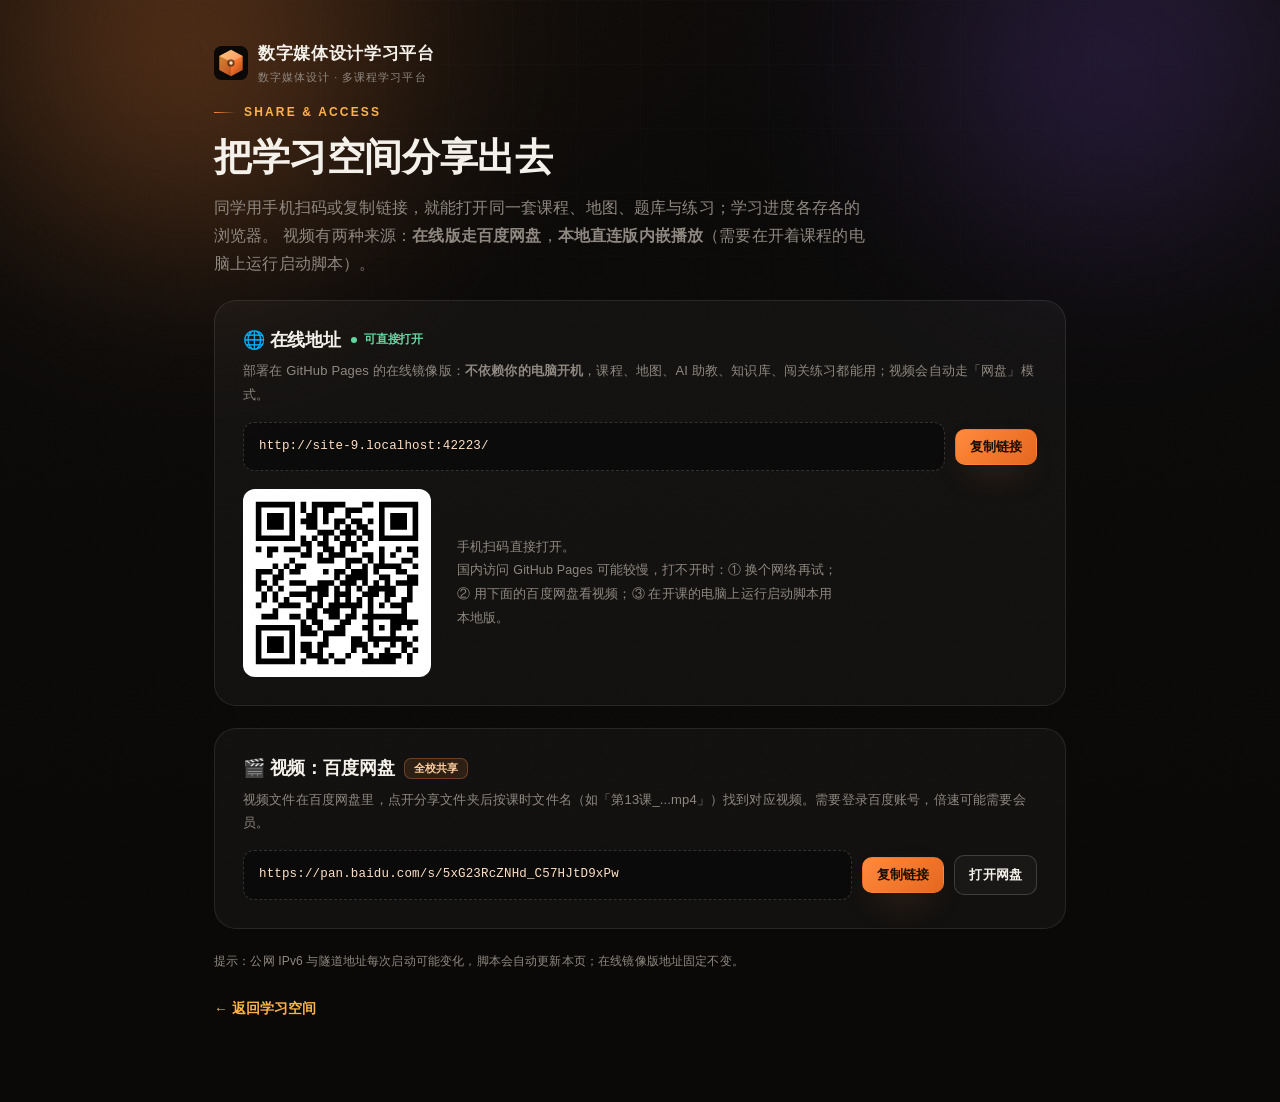
==== commit 75b810f5: "feat: SP 基础 · 材质工坊学习平台（含闯关切题修复）" ====
--- a/share.html
+++ b/share.html
@@ -1,181 +1,181 @@
-<!DOCTYPE html>
-<html lang="zh-CN" class="dark">
-<head>
-  <meta charset="utf-8">
-  <meta name="viewport" content="width=device-width, initial-scale=1">
-  <title>分享访问 · 材质工坊</title>
-  <link rel="icon" href="assets/img/favicon.svg" type="image/svg+xml">
-  <link rel="stylesheet" href="assets/css/main.css">
-  <style>
-    .share-wrap { max-width: 900px; margin: 0 auto; padding: 40px 24px 80px; }
-    .share-card { border: 1px solid var(--line); border-radius: var(--radius-l); background: rgba(255,255,255,.035); padding: 28px; margin-top: 22px; }
-    .share-card h3 { font-size: 18px; display: flex; align-items: center; gap: 10px; }
-    .share-card .hint { color: var(--muted); font-size: 13px; line-height: 1.8; margin-top: 8px; }
-    .url-box { display: flex; gap: 10px; align-items: center; margin-top: 16px; flex-wrap: wrap; }
-    .url-box code { flex: 1; min-width: 240px; padding: 13px 15px; border-radius: 11px; background: rgba(0,0,0,.35);
-      border: 1px dashed rgba(255,255,255,.16); font-family: var(--mono); font-size: 12.5px; word-break: break-all; color: #ffe0c4; }
-    .qr-host { display: flex; gap: 26px; align-items: center; margin-top: 18px; flex-wrap: wrap; }
-    .qr-host .qr { background: #fff; padding: 10px; border-radius: 12px; line-height: 0; }
-    .qr-host .qr svg { width: 168px; height: 168px; }
-    .qr-host .qr-tip { font-size: 12.5px; color: var(--muted); line-height: 1.9; max-width: 380px; }
-    .status { display: inline-flex; gap: 7px; align-items: center; font-size: 12px; color: var(--ok); }
-    .status i { width: 6px; height: 6px; border-radius: 50%; background: var(--ok); }
-    .brand-mini { display: flex; align-items: center; gap: 10px; margin-bottom: 8px; }
-    .back-link { display: inline-flex; align-items: center; gap: 6px; color: var(--copper-2); margin-top: 26px; font-weight: 700; font-size: 13.5px; }
-    .sub-card { border: 1px solid var(--line); border-radius: 14px; padding: 18px; margin-top: 14px; background: rgba(255,255,255,.02); }
-    .sub-card h4 { font-size: 14.5px; display: flex; align-items: center; gap: 8px; }
-    .tag-line { display: inline-flex; align-items: center; gap: 6px; padding: 3px 9px; border-radius: 7px;
-      background: rgba(255,138,61,.12); color: #ffcf9e; font-size: 11px; border: 1px solid rgba(255,138,61,.3); }
-  </style>
-</head>
-<body>
-  <div class="bg-stage" aria-hidden="true"><div class="bg-grid"></div><div class="bg-glow g1"></div><div class="bg-glow g2"></div><div class="bg-noise"></div></div>
-  <main class="share-wrap">
-    <div class="brand-mini">
-      <img src="assets/img/favicon.svg" width="34" height="34" alt="">
-      <div>
-        <div style="font-weight:800;font-size:17px;letter-spacing:.04em">材质工坊</div>
-        <div style="font-size:10.5px;color:var(--muted);letter-spacing:.1em">SP 基础 · SUBSTANCE PAINTER 学习空间</div>
-      </div>
-    </div>
-    <div class="eyebrow">Share &amp; Access</div>
-    <h1 style="font-size:clamp(26px,3.6vw,38px)">把学习空间分享出去</h1>
-    <p style="color:var(--muted);margin-top:12px;line-height:1.8;max-width:660px">
-      同学用手机扫码或复制链接，就能打开同一套课程、地图、题库与练习；学习进度各存各的浏览器。
-      视频有两种来源：<strong>在线版走百度网盘</strong>，<strong>本地直连版内嵌播放</strong>（需要在开着课程的电脑上运行启动脚本）。
-    </p>
-
-    <div class="share-card">
-      <h3>🌐 在线地址 <span class="status" id="onlineState"><i></i>可直接打开</span></h3>
-      <p class="hint">部署在 GitHub Pages 的在线镜像版：<strong>不依赖你的电脑开机</strong>，课程、地图、AI 助教、知识库、闯关练习都能用；视频会自动走「网盘」模式。</p>
-      <div class="url-box">
-        <code id="urlOnline">读取中…</code>
-        <button class="btn btn-primary btn-sm" id="copyOnline">复制链接</button>
-      </div>
-      <div class="qr-host">
-        <div class="qr" id="qrOnline"></div>
-        <div class="qr-tip">
-          手机扫码直接打开。<br>
-          国内访问 GitHub Pages 可能较慢，打不开时：① 换个网络再试；② 用下面的百度网盘看视频；③ 在开课的电脑上运行启动脚本用本地版。
-        </div>
-      </div>
-    </div>
-
-    <div class="share-card">
-      <h3>🎬 视频：百度网盘 <span class="tag-line" id="panState">全校共享</span></h3>
-      <p class="hint">视频文件在百度网盘里，点开分享文件夹后按课时文件名（如「第13课_...mp4」）找到对应视频。需要登录百度账号，倍速可能需要会员。</p>
-      <div class="url-box">
-        <code id="urlPan">读取中…</code>
-        <button class="btn btn-primary btn-sm" id="copyPan">复制链接</button>
-        <a class="btn btn-ghost btn-sm" id="openPan" target="_blank" rel="noopener">打开网盘</a>
-      </div>
-      <p class="hint" id="panPwd" style="display:none"></p>
-    </div>
-
-    <div class="share-card" id="localCard" style="display:none">
-      <h3>💻 本地直连（同样可内嵌播放视频）</h3>
-      <p class="hint">在这台电脑上运行「启动学习平台」后，下面这些地址可用，视频直接从本机读取、速度最快；关掉启动窗口后失效。</p>
-
-      <div class="sub-card">
-        <h4>📱 公网 IPv6 <span class="status" id="v6state"><i></i>已就绪</span></h4>
-        <div class="url-box">
-          <code id="urlV6">启动脚本会自动生成…</code>
-          <button class="btn btn-ghost btn-sm" id="copyV6">复制链接</button>
-        </div>
-      </div>
-
-      <div class="sub-card">
-        <h4>🌐 备用隧道（IPv4 网络可用）</h4>
-        <div class="url-box">
-          <code id="urlTunnel">启动脚本会自动生成…</code>
-          <button class="btn btn-ghost btn-sm" id="copyTunnel">复制链接</button>
-        </div>
-      </div>
-
-      <div class="sub-card">
-        <h4>🏫 同一 WiFi / 教室局域网</h4>
-        <div class="url-box">
-          <code id="urlLan">读取中…</code>
-          <button class="btn btn-ghost btn-sm" id="copyLan">复制链接</button>
-        </div>
-      </div>
-    </div>
-
-    <p style="color:var(--muted);font-size:12px;margin-top:22px;line-height:1.8">
-      提示：公网 IPv6 与隧道地址每次启动可能变化，脚本会自动更新本页；在线镜像版地址固定不变。
-    </p>
-    <a class="back-link" href="index.html">← 返回学习空间</a>
-  </main>
-
-  <script src="assets/js/qrcode.js"></script>
-  <script>
-    const $ = (id) => document.getElementById(id);
-    const copy = async (text) => { try { await navigator.clipboard.writeText(text); } catch (e) {} };
-
-    const setQR = (hostEl, text) => {
-      if (!text || !window.qrcode) return;
-      try {
-        const qr = qrcode(0, 'M');
-        qr.addData(text);
-        qr.make();
-        hostEl.innerHTML = qr.createSvgTag({ cellSize: 4, margin: 2 });
-      } catch (e) { hostEl.textContent = '二维码生成失败'; }
-    };
-
-    // 1) 在线地址 = 当前目录（去掉 share.html）
-    const onlineUrl = new URL('./', location.href).href;
-    $('urlOnline').textContent = onlineUrl;
-    setQR($('qrOnline'), onlineUrl);
-    $('copyOnline').onclick = () => copy(onlineUrl);
-
-    // 2) 网盘地址来自 data/videos.json
-    fetch('data/videos.json', { cache: 'no-cache' })
-      .then(r => r.ok ? r.json() : null)
-      .then(v => {
-        const pan = (v && v.pan) || {};
-        if (pan.url) {
-          $('urlPan').textContent = pan.url;
-          $('openPan').href = pan.url;
-          $('copyPan').onclick = () => copy(pan.url);
-          if (pan.pwd) {
-            $('panPwd').style.display = '';
-            $('panPwd').innerHTML = '提取码：<b style="color:var(--gold)">' + pan.pwd + '</b>';
-          }
-        } else {
-          $('urlPan').textContent = '未配置网盘地址';
-          $('openPan').style.display = 'none';
-        }
-      })
-      .catch(() => { $('urlPan').textContent = '未配置网盘地址'; });
-
-    // 3) 本地直连地址来自 data/endpoints.json（仅本地启动器会生成）
-    fetch('data/endpoints.json', { cache: 'no-cache' })
-      .then(r => r.ok ? r.json() : null)
-      .then(d => {
-        if (!d) return;
-        $('localCard').style.display = '';
-        if (d.ipv6) {
-          $('urlV6').textContent = d.ipv6;
-          $('copyV6').onclick = () => copy(d.ipv6);
-        }
-        if (d.lan) {
-          $('urlLan').textContent = d.lan;
-          $('copyLan').onclick = () => copy(d.lan);
-        }
-        if (d.tunnel) {
-          $('urlTunnel').textContent = d.tunnel;
-          $('copyTunnel').onclick = () => copy(d.tunnel);
-          $('tunnelState') && ($('tunnelState').innerHTML = '<i></i>已就绪');
-        }
-        setInterval(() => {
-          fetch('data/endpoints.json', { cache: 'no-cache' }).then(r => r.ok ? r.json() : null).then(x => {
-            if (!x) return;
-            if (x.tunnel) $('urlTunnel').textContent = x.tunnel;
-            if (x.ipv6) $('urlV6').textContent = x.ipv6;
-          }).catch(() => {});
-        }, 5000);
-      })
-      .catch(() => { /* 在线镜像：没有 endpoints.json，保持隐藏 */ });
-  </script>
-</body>
-</html>
+<!DOCTYPE html>
+<html lang="zh-CN" class="dark">
+<head>
+  <meta charset="utf-8">
+  <meta name="viewport" content="width=device-width, initial-scale=1">
+  <title>分享访问 · 数字媒体设计学习平台</title>
+  <link rel="icon" href="assets/img/favicon.svg" type="image/svg+xml">
+  <link rel="stylesheet" href="assets/css/main.css">
+  <style>
+    .share-wrap { max-width: 900px; margin: 0 auto; padding: 40px 24px 80px; }
+    .share-card { border: 1px solid var(--line); border-radius: var(--radius-l); background: rgba(255,255,255,.035); padding: 28px; margin-top: 22px; }
+    .share-card h3 { font-size: 18px; display: flex; align-items: center; gap: 10px; }
+    .share-card .hint { color: var(--muted); font-size: 13px; line-height: 1.8; margin-top: 8px; }
+    .url-box { display: flex; gap: 10px; align-items: center; margin-top: 16px; flex-wrap: wrap; }
+    .url-box code { flex: 1; min-width: 240px; padding: 13px 15px; border-radius: 11px; background: rgba(0,0,0,.35);
+      border: 1px dashed rgba(255,255,255,.16); font-family: var(--mono); font-size: 12.5px; word-break: break-all; color: #ffe0c4; }
+    .qr-host { display: flex; gap: 26px; align-items: center; margin-top: 18px; flex-wrap: wrap; }
+    .qr-host .qr { background: #fff; padding: 10px; border-radius: 12px; line-height: 0; }
+    .qr-host .qr svg { width: 168px; height: 168px; }
+    .qr-host .qr-tip { font-size: 12.5px; color: var(--muted); line-height: 1.9; max-width: 380px; }
+    .status { display: inline-flex; gap: 7px; align-items: center; font-size: 12px; color: var(--ok); }
+    .status i { width: 6px; height: 6px; border-radius: 50%; background: var(--ok); }
+    .brand-mini { display: flex; align-items: center; gap: 10px; margin-bottom: 8px; }
+    .back-link { display: inline-flex; align-items: center; gap: 6px; color: var(--copper-2); margin-top: 26px; font-weight: 700; font-size: 13.5px; }
+    .sub-card { border: 1px solid var(--line); border-radius: 14px; padding: 18px; margin-top: 14px; background: rgba(255,255,255,.02); }
+    .sub-card h4 { font-size: 14.5px; display: flex; align-items: center; gap: 8px; }
+    .tag-line { display: inline-flex; align-items: center; gap: 6px; padding: 3px 9px; border-radius: 7px;
+      background: rgba(255,138,61,.12); color: #ffcf9e; font-size: 11px; border: 1px solid rgba(255,138,61,.3); }
+  </style>
+</head>
+<body>
+  <div class="bg-stage" aria-hidden="true"><div class="bg-grid"></div><div class="bg-glow g1"></div><div class="bg-glow g2"></div><div class="bg-noise"></div></div>
+  <main class="share-wrap">
+    <div class="brand-mini">
+      <img src="assets/img/favicon.svg" width="34" height="34" alt="">
+      <div>
+        <div style="font-weight:800;font-size:17px;letter-spacing:.04em">数字媒体设计学习平台</div>
+        <div style="font-size:10.5px;color:var(--muted);letter-spacing:.1em">数字媒体设计 · 多课程学习平台</div>
+      </div>
+    </div>
+    <div class="eyebrow">Share &amp; Access</div>
+    <h1 style="font-size:clamp(26px,3.6vw,38px)">把学习空间分享出去</h1>
+    <p style="color:var(--muted);margin-top:12px;line-height:1.8;max-width:660px">
+      同学用手机扫码或复制链接，就能打开同一套课程、地图、题库与练习；学习进度各存各的浏览器。
+      视频有两种来源：<strong>在线版走百度网盘</strong>，<strong>本地直连版内嵌播放</strong>（需要在开着课程的电脑上运行启动脚本）。
+    </p>
+
+    <div class="share-card">
+      <h3>🌐 在线地址 <span class="status" id="onlineState"><i></i>可直接打开</span></h3>
+      <p class="hint">部署在 GitHub Pages 的在线镜像版：<strong>不依赖你的电脑开机</strong>，课程、地图、AI 助教、知识库、闯关练习都能用；视频会自动走「网盘」模式。</p>
+      <div class="url-box">
+        <code id="urlOnline">读取中…</code>
+        <button class="btn btn-primary btn-sm" id="copyOnline">复制链接</button>
+      </div>
+      <div class="qr-host">
+        <div class="qr" id="qrOnline"></div>
+        <div class="qr-tip">
+          手机扫码直接打开。<br>
+          国内访问 GitHub Pages 可能较慢，打不开时：① 换个网络再试；② 用下面的百度网盘看视频；③ 在开课的电脑上运行启动脚本用本地版。
+        </div>
+      </div>
+    </div>
+
+    <div class="share-card">
+      <h3>🎬 视频：百度网盘 <span class="tag-line" id="panState">全校共享</span></h3>
+      <p class="hint">视频文件在百度网盘里，点开分享文件夹后按课时文件名（如「第13课_...mp4」）找到对应视频。需要登录百度账号，倍速可能需要会员。</p>
+      <div class="url-box">
+        <code id="urlPan">读取中…</code>
+        <button class="btn btn-primary btn-sm" id="copyPan">复制链接</button>
+        <a class="btn btn-ghost btn-sm" id="openPan" target="_blank" rel="noopener">打开网盘</a>
+      </div>
+      <p class="hint" id="panPwd" style="display:none"></p>
+    </div>
+
+    <div class="share-card" id="localCard" style="display:none">
+      <h3>💻 本地直连（同样可内嵌播放视频）</h3>
+      <p class="hint">在这台电脑上运行「启动学习平台」后，下面这些地址可用，视频直接从本机读取、速度最快；关掉启动窗口后失效。</p>
+
+      <div class="sub-card">
+        <h4>📱 公网 IPv6 <span class="status" id="v6state"><i></i>已就绪</span></h4>
+        <div class="url-box">
+          <code id="urlV6">启动脚本会自动生成…</code>
+          <button class="btn btn-ghost btn-sm" id="copyV6">复制链接</button>
+        </div>
+      </div>
+
+      <div class="sub-card">
+        <h4>🌐 备用隧道（IPv4 网络可用）</h4>
+        <div class="url-box">
+          <code id="urlTunnel">启动脚本会自动生成…</code>
+          <button class="btn btn-ghost btn-sm" id="copyTunnel">复制链接</button>
+        </div>
+      </div>
+
+      <div class="sub-card">
+        <h4>🏫 同一 WiFi / 教室局域网</h4>
+        <div class="url-box">
+          <code id="urlLan">读取中…</code>
+          <button class="btn btn-ghost btn-sm" id="copyLan">复制链接</button>
+        </div>
+      </div>
+    </div>
+
+    <p style="color:var(--muted);font-size:12px;margin-top:22px;line-height:1.8">
+      提示：公网 IPv6 与隧道地址每次启动可能变化，脚本会自动更新本页；在线镜像版地址固定不变。
+    </p>
+    <a class="back-link" href="index.html">← 返回学习空间</a>
+  </main>
+
+  <script src="assets/js/qrcode.js"></script>
+  <script>
+    const $ = (id) => document.getElementById(id);
+    const copy = async (text) => { try { await navigator.clipboard.writeText(text); } catch (e) {} };
+
+    const setQR = (hostEl, text) => {
+      if (!text || !window.qrcode) return;
+      try {
+        const qr = qrcode(0, 'M');
+        qr.addData(text);
+        qr.make();
+        hostEl.innerHTML = qr.createSvgTag({ cellSize: 4, margin: 2 });
+      } catch (e) { hostEl.textContent = '二维码生成失败'; }
+    };
+
+    // 1) 在线地址 = 当前目录（去掉 share.html）
+    const onlineUrl = new URL('./', location.href).href;
+    $('urlOnline').textContent = onlineUrl;
+    setQR($('qrOnline'), onlineUrl);
+    $('copyOnline').onclick = () => copy(onlineUrl);
+
+    // 2) 网盘地址来自 data/videos.json
+    fetch('data/videos.json', { cache: 'no-cache' })
+      .then(r => r.ok ? r.json() : null)
+      .then(v => {
+        const pan = (v && v.pan) || {};
+        if (pan.url) {
+          $('urlPan').textContent = pan.url;
+          $('openPan').href = pan.url;
+          $('copyPan').onclick = () => copy(pan.url);
+          if (pan.pwd) {
+            $('panPwd').style.display = '';
+            $('panPwd').innerHTML = '提取码：<b style="color:var(--gold)">' + pan.pwd + '</b>';
+          }
+        } else {
+          $('urlPan').textContent = '未配置网盘地址';
+          $('openPan').style.display = 'none';
+        }
+      })
+      .catch(() => { $('urlPan').textContent = '未配置网盘地址'; });
+
+    // 3) 本地直连地址来自 data/endpoints.json（仅本地启动器会生成）
+    fetch('data/endpoints.json', { cache: 'no-cache' })
+      .then(r => r.ok ? r.json() : null)
+      .then(d => {
+        if (!d) return;
+        $('localCard').style.display = '';
+        if (d.ipv6) {
+          $('urlV6').textContent = d.ipv6;
+          $('copyV6').onclick = () => copy(d.ipv6);
+        }
+        if (d.lan) {
+          $('urlLan').textContent = d.lan;
+          $('copyLan').onclick = () => copy(d.lan);
+        }
+        if (d.tunnel) {
+          $('urlTunnel').textContent = d.tunnel;
+          $('copyTunnel').onclick = () => copy(d.tunnel);
+          $('tunnelState') && ($('tunnelState').innerHTML = '<i></i>已就绪');
+        }
+        setInterval(() => {
+          fetch('data/endpoints.json', { cache: 'no-cache' }).then(r => r.ok ? r.json() : null).then(x => {
+            if (!x) return;
+            if (x.tunnel) $('urlTunnel').textContent = x.tunnel;
+            if (x.ipv6) $('urlV6').textContent = x.ipv6;
+          }).catch(() => {});
+        }, 5000);
+      })
+      .catch(() => { /* 在线镜像：没有 endpoints.json，保持隐藏 */ });
+  </script>
+</body>
+</html>
--- a/assets/css/main.css
+++ b/assets/css/main.css
@@ -744,3 +744,66 @@
   .reveal { opacity: 1; transform: none; }
   html { scroll-behavior: auto; }
 }
+
+/* ============ 课程中心 / 课程详情 / 资料 ============ */
+.catalog-toolbar { display: flex; flex-direction: column; gap: 14px; margin: 22px 0 26px; }
+.catalog-toolbar .search-box { max-width: 460px; }
+.course-cats { display: flex; flex-wrap: wrap; gap: 8px; }
+.course-cats .chip span { opacity: .6; margin-left: 2px; }
+.course-grid { display: grid; grid-template-columns: repeat(auto-fill, minmax(280px, 1fr)); gap: 18px; }
+.course-card-wrap { display: block; }
+.course-card { display: flex; flex-direction: column; border: 1px solid var(--line); border-radius: var(--radius-l);
+  overflow: hidden; background: rgba(255,255,255,.03); height: 100%;
+  transition: transform .22s ease, border-color .22s ease, box-shadow .22s ease; }
+.course-card:hover { transform: translateY(-4px); border-color: var(--accent, var(--copper)); box-shadow: var(--shadow); }
+.cc-cover { position: relative; aspect-ratio: 16 / 9; background: #14100d; overflow: hidden; }
+.cc-cover img { width: 100%; height: 100%; object-fit: cover; display: block; transition: transform .4s ease; }
+.course-card:hover .cc-cover img { transform: scale(1.04); }
+.cc-cover::after { content: ""; position: absolute; inset: 0; background: linear-gradient(180deg, transparent 45%, rgba(8,7,6,.75)); }
+.cc-cat, .cc-type { position: absolute; z-index: 1; top: 10px; font-size: 10.5px; padding: 3px 9px; border-radius: 999px;
+  background: rgba(0,0,0,.55); border: 1px solid rgba(255,255,255,.18); color: #ffe0c4; backdrop-filter: blur(4px); }
+.cc-cat { left: 10px; }
+.cc-type { right: 10px; }
+.cc-body { padding: 16px 18px 18px; display: flex; flex-direction: column; gap: 7px; flex: 1; }
+.cc-body h3 { font-size: 16.5px; line-height: 1.45; }
+.cc-sub { color: var(--muted); font-size: 12px; line-height: 1.6; display: -webkit-box; -webkit-line-clamp: 2; -webkit-box-orient: vertical; overflow: hidden; }
+.cc-meta { display: flex; flex-wrap: wrap; gap: 10px; font-size: 11.5px; color: var(--muted); margin-top: 4px; }
+.cc-meta .tag { margin-left: auto; }
+.cc-progress { height: 4px; border-radius: 99px; background: rgba(255,255,255,.08); overflow: hidden; margin-top: 8px; }
+.cc-progress i { display: block; height: 100%; border-radius: 99px; background: linear-gradient(90deg, var(--accent, var(--copper)), var(--gold)); }
+.cc-progress-txt { font-size: 11px; color: var(--muted); }
+.catalog-foot { display: flex; align-items: center; justify-content: space-between; gap: 14px; flex-wrap: wrap;
+  margin-top: 34px; padding-top: 18px; border-top: 1px solid var(--line); color: var(--muted); font-size: 12.5px; }
+
+.course-hero { position: relative; overflow: hidden; border-bottom: 1px solid var(--line);
+  background: radial-gradient(1000px 420px at 15% 0%, color-mix(in srgb, var(--accent) 22%, transparent), transparent 60%), #0b0a09; }
+.ch-bg { position: absolute; inset: 0; background-size: cover; background-position: center; opacity: .16; filter: blur(4px) saturate(.8); }
+.course-hero::after { content: ""; position: absolute; inset: 0; background: linear-gradient(180deg, rgba(10,9,8,.62), rgba(10,9,8,.9) 55%, #0a0908 96%); }
+.ch-inner { position: relative; z-index: 1; padding: 44px 24px 34px; }
+.ch-badges { display: flex; flex-wrap: wrap; gap: 7px; margin-bottom: 14px; }
+.ch-inner h1 { font-size: clamp(28px, 4vw, 46px); line-height: 1.15; }
+.ch-sub { color: var(--text-2); font-size: 14.5px; margin-top: 10px; }
+.ch-desc { color: var(--muted); font-size: 14px; line-height: 1.9; max-width: 780px; margin-top: 12px; }
+.ch-stats { display: flex; flex-wrap: wrap; gap: 10px 22px; margin-top: 18px; color: var(--muted); font-size: 12.5px; }
+.ch-stats span { display: inline-flex; align-items: center; gap: 7px; }
+.ch-actions { display: flex; flex-wrap: wrap; align-items: center; gap: 12px; margin-top: 22px; }
+.ch-progress { font-size: 12.5px; color: var(--muted); }
+.resource-list { display: flex; flex-direction: column; gap: 8px; }
+.res-item { display: flex; align-items: center; gap: 12px; padding: 12px 14px; border: 1px solid var(--line); border-radius: 11px;
+  background: rgba(255,255,255,.025); font-size: 13px; transition: border-color .16s ease, background .16s ease; }
+.res-item:hover { border-color: rgba(255,138,61,.4); background: rgba(255,138,61,.06); }
+.res-icon { width: 32px; height: 32px; border-radius: 9px; display: grid; place-items: center; flex-shrink: 0;
+  background: rgba(255,138,61,.12); color: var(--copper-2); }
+.res-name { flex: 1; min-width: 0; overflow: hidden; text-overflow: ellipsis; white-space: nowrap; color: var(--text-2); }
+.res-size { color: var(--muted); font-size: 11.5px; white-space: nowrap; }
+.res-open { color: var(--muted); display: inline-flex; }
+.gallery-groups { display: flex; flex-direction: column; gap: 8px; max-width: 720px; }
+.gallery-grid { display: grid; grid-template-columns: repeat(auto-fill, minmax(180px, 1fr)); gap: 12px; }
+.gallery-item { display: flex; flex-direction: column; gap: 6px; border: 1px solid var(--line); border-radius: 10px;
+  overflow: hidden; background: rgba(255,255,255,.02); }
+.gallery-item:hover { border-color: rgba(255,138,61,.4); }
+.gallery-item img { width: 100%; aspect-ratio: 4 / 3; object-fit: cover; display: block; background: #111; }
+.gallery-item span { font-size: 10.5px; color: var(--muted); padding: 0 8px 8px; overflow: hidden; text-overflow: ellipsis; white-space: nowrap; }
+.bili-wrap { position: relative; width: 100%; aspect-ratio: 16 / 9; background: #000; }
+.bili-wrap iframe { position: absolute; inset: 0; width: 100%; height: 100%; border: 0; }
+.player-wrap.bili-player { aspect-ratio: auto; }
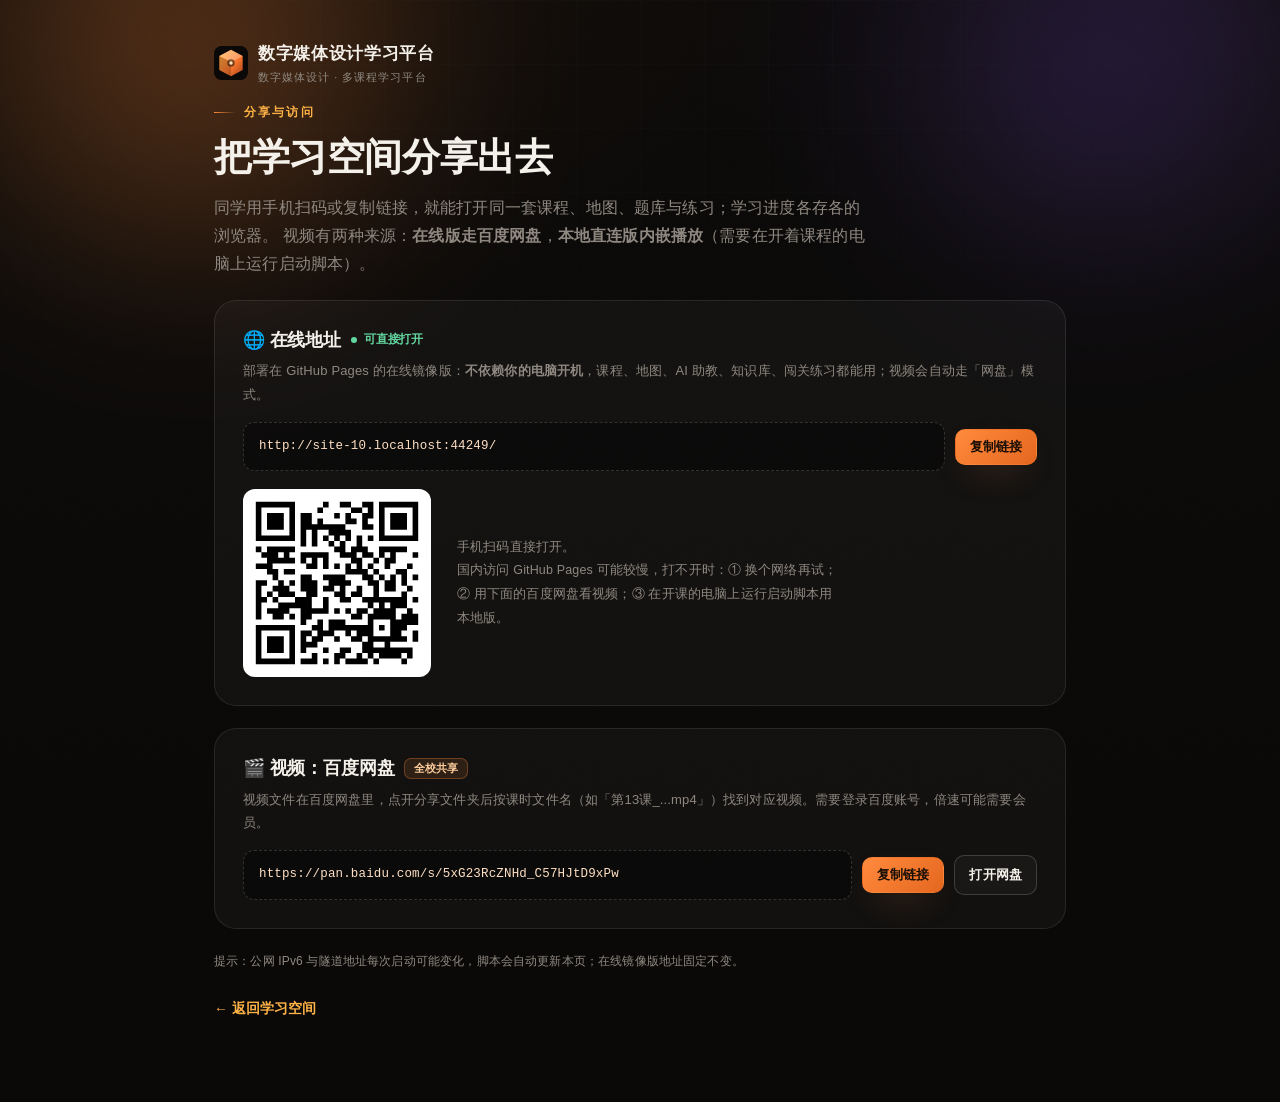
==== commit 7d876109: "feat: SP 基础 · 材质工坊学习平台（含闯关切题修复）" ====
--- a/share.html
+++ b/share.html
@@ -38,7 +38,7 @@
         <div style="font-size:10.5px;color:var(--muted);letter-spacing:.1em">数字媒体设计 · 多课程学习平台</div>
       </div>
     </div>
-    <div class="eyebrow">Share &amp; Access</div>
+    <div class="eyebrow">分享与访问</div>
     <h1 style="font-size:clamp(26px,3.6vw,38px)">把学习空间分享出去</h1>
     <p style="color:var(--muted);margin-top:12px;line-height:1.8;max-width:660px">
       同学用手机扫码或复制链接，就能打开同一套课程、地图、题库与练习；学习进度各存各的浏览器。
--- a/assets/css/main.css
+++ b/assets/css/main.css
@@ -807,3 +807,25 @@
 .bili-wrap { position: relative; width: 100%; aspect-ratio: 16 / 9; background: #000; }
 .bili-wrap iframe { position: absolute; inset: 0; width: 100%; height: 100%; border: 0; }
 .player-wrap.bili-player { aspect-ratio: auto; }
+
+/* ===== 课程体系 / 模块要点 / 资料分组 ===== */
+.outline-section { margin-top: 8px; }
+.outline-grid { display: flex; flex-direction: column; gap: 18px; }
+.outline-block h4 { font-size: 12px; letter-spacing: .12em; color: var(--muted); margin-bottom: 10px; }
+.outline-list { display: flex; flex-direction: column; gap: 7px; }
+.outline-list li { position: relative; padding-left: 17px; color: var(--text-2); font-size: 13.5px; line-height: 1.75; }
+.outline-list li::before { content: ""; position: absolute; left: 4px; top: 9px; width: 5px; height: 5px; border-radius: 50%; background: var(--copper); }
+.outline-tasks { display: grid; grid-template-columns: 1fr 1fr; gap: 14px; }
+.task-card { border: 1px solid var(--line); border-radius: 13px; padding: 16px 18px; background: rgba(255,255,255,.025); }
+.task-card h4 { font-size: 13px; color: var(--copper-2); margin-bottom: 8px; }
+.task-card ul { display: flex; flex-direction: column; gap: 6px; }
+.task-card li { position: relative; padding-left: 15px; font-size: 12.5px; color: var(--text-2); line-height: 1.7; }
+.task-card li::before { content: "·"; position: absolute; left: 2px; color: var(--muted); }
+.module-kps { display: flex; flex-wrap: wrap; gap: 6px; margin-bottom: 10px; }
+.module-kps .chip { font-size: 11.5px; padding: 3px 9px; }
+.module-tasks { display: flex; flex-direction: column; gap: 6px; margin-top: 12px; padding-top: 12px; border-top: 1px dashed var(--line); }
+.module-tasks span { font-size: 12px; color: var(--muted); line-height: 1.7; }
+.module-tasks b { color: var(--copper-2); margin-right: 8px; font-size: 11.5px; }
+.res-section { margin-bottom: 18px; }
+.res-section h4 { font-size: 13px; color: var(--text-2); margin-bottom: 8px; padding-left: 10px; border-left: 3px solid var(--copper); }
+@media (max-width: 640px) { .outline-tasks { grid-template-columns: 1fr; } }
